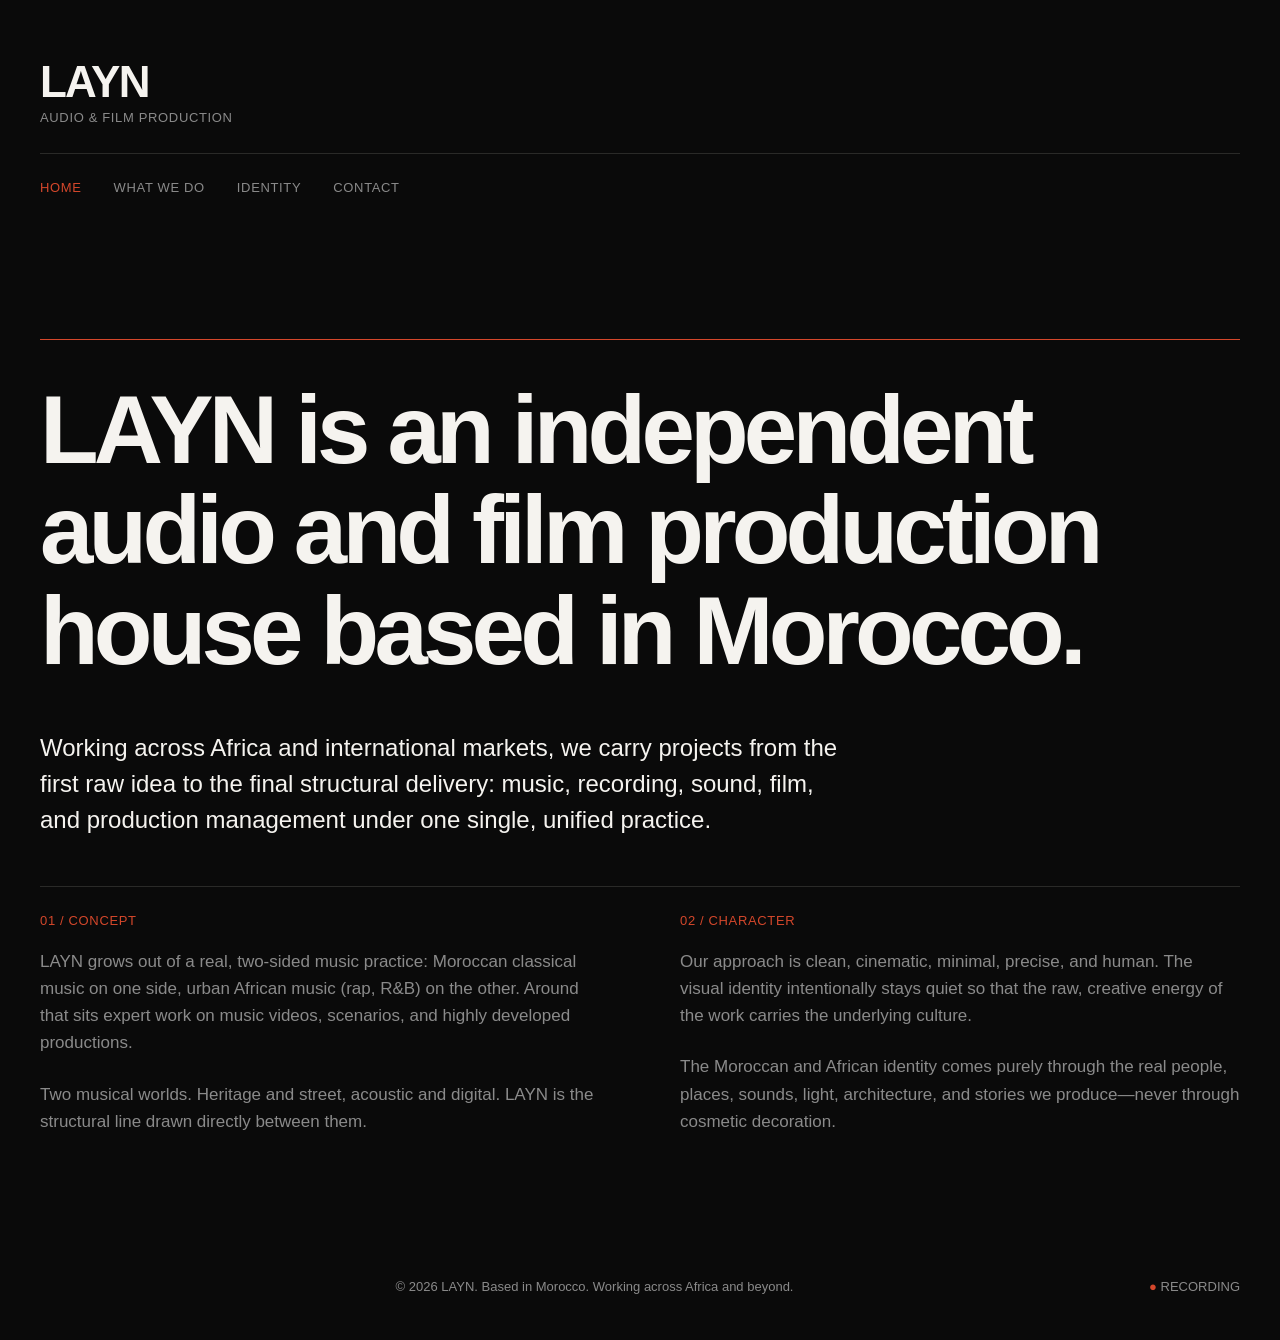
==== index.html @ e0004c04 "Add files via upload" ====
<!DOCTYPE html>
<html lang="en">
    <meta charset="UTF-8">
    <meta name="viewport" content="width=device-width, initial-scale=1.0">
    <title>LAYN — Audio & Film Production</title>
    <style>
        :root {
            --black: #0A0A0A;
            --off-white: #F5F3EF;
            --gray: #8A8A8A;
            --hairline: #2A2A28;
            --accent: #D4472B;
        }
        * {
            box-sizing: border-box;
            margin: 0;
            padding: 0;
        }
        body {
            background-color: var(--black);
            color: var(--off-white);
            font-family: -apple-system, BlinkMacSystemFont, "Segoe UI", Roboto, Helvetica, Arial, sans-serif;
            font-size: 17px;
            line-height: 1.6;
            -webkit-font-smoothing: antialiased;
            padding: 0 40px;
        }
        header {
            padding: 60px 0 40px 0;
        }
        .brand-container {
            display: flex;
            flex-direction: column;
            gap: 4px;
        }
        .wordmark {
            font-size: 44px;
            font-weight: 700;
            letter-spacing: -0.04em;
            text-transform: uppercase;
            line-height: 1;
        }
        .tagline {
            font-size: 13px;
            color: var(--gray);
            text-transform: uppercase;
            letter-spacing: 0.05em;
        }
        .hairline-sep {
            height: 1px;
            background-color: var(--hairline);
            margin: 24px 0;
            width: 100%;
        }
        nav {
            display: flex;
            gap: 32px;
            margin-bottom: 60px;
        }
        nav a {
            color: var(--gray);
            text-decoration: none;
            font-size: 13px;
            text-transform: uppercase;
            letter-spacing: 0.05em;
            transition: color 0.2s ease;
        }
        nav a:hover, nav a.active {
            color: var(--accent);
        }
        main {
            max-width: 1200px;
            margin: 0 auto;
            min-height: calc(100vh - 350px);
        }
        footer {
            padding: 80px 0 40px 0;
            font-size: 13px;
            color: var(--gray);
            display: flex;
            justify-content: space-between;
            align-items: center;
        }
        .footer-line {
            height: 1px;
            background-color: var(--hairline);
            margin-bottom: 24px;
        }
        h1, h2, h3, h4 {
            font-weight: 600;
            letter-spacing: -0.02em;
        }
        .display-text {
            font-size: 96px;
            line-height: 1.05;
            font-weight: 700;
            letter-spacing: -0.05em;
            margin-bottom: 48px;
        }
        .lead-text {
            font-size: 24px;
            line-height: 1.5;
            color: var(--off-white);
            max-width: 800px;
            margin-bottom: 48px;
        }
        .grid-2 {
            display: grid;
            grid-template-columns: 1fr 1fr;
            gap: 80px;
            margin-bottom: 60px;
        }
        .grid-3 {
            display: grid;
            grid-template-columns: 1fr 1fr 1fr;
            gap: 40px;
            margin-bottom: 60px;
        }
        .section-label {
            font-size: 13px;
            text-transform: uppercase;
            letter-spacing: 0.05em;
            color: var(--accent);
            margin-bottom: 16px;
        }
        .pillar-card {
            border: 1px solid var(--hairline);
            padding: 32px;
            background-color: rgba(255,255,255,0.01);
        }
        .pillar-title {
            font-size: 24px;
            margin-bottom: 16px;
            text-transform: uppercase;
            letter-spacing: 0.02em;
        }
        .pillar-services {
            font-size: 15px;
            color: var(--gray);
        }
        table {
            width: 100%;
            border-collapse: collapse;
            margin: 32px 0;
        }
        th, td {
            text-align: left;
            padding: 16px;
            border-bottom: 1px solid var(--hairline);
        }
        th {
            font-size: 13px;
            text-transform: uppercase;
            letter-spacing: 0.05em;
            color: var(--gray);
        }
        td:first-child, th:first-child {
            font-weight: 600;
            width: 25%;
        }
        .avoid-box {
            border-left: 2px solid var(--accent);
            padding-left: 24px;
            margin: 24px 0;
        }
        .avoid-item {
            color: var(--gray);
            margin-bottom: 8px;
        }
        a.accent-link {
            color: var(--accent);
            text-decoration: none;
            border-bottom: 1px solid transparent;
            transition: border 0.2s ease;
        }
        a.accent-link:hover {
            border-bottom: 1px solid var(--accent);
        }
        
        /* Motion Signature Line Animation */
        .motion-line-container {
            width: 100%;
            height: 1px;
            background-color: transparent;
            overflow: hidden;
            margin: 40px 0;
        }
        .motion-line {
            width: 100%;
            height: 1px;
            background-color: var(--accent);
            transform: scaleX(0);
            transform-origin: left;
            animation: drawLine 1.2s cubic-bezier(0.25, 1, 0.5, 1) forwards;
        }
        .fade-in-content {
            opacity: 0;
            animation: fadeIn 1s ease-out 0.8s forwards;
        }
        @keyframes drawLine {
            to { transform: scaleX(1); }
        }
        @keyframes fadeIn {
            to { opacity: 1; }
        }

        @media (max-width: 768px) {
            body { padding: 0 20px; }
            .display-text { font-size: 48px; }
            .grid-2, .grid-3 { grid-template-columns: 1fr; gap: 40px; }
            nav { gap: 16px; }
        }
    </style>
</head>
<body>
    <header>
        <div class="brand-container">
            <div class="wordmark">LAYN</div>
            <div class="tagline">Audio & Film Production</div>
        </div>
        <div class="hairline-sep"></div>
        <nav>
            <a href="index.html" id="nav-home">Home</a>
            <a href="work.html" id="nav-work">What We Do</a>
            <a href="identity.html" id="nav-identity">Identity</a>
            <a href="contact.html" id="nav-contact">Contact</a>
        </nav>
    </header>

    <main>
        <div class="motion-line-container">
            <div class="motion-line"></div>
        </div>
        
        <div class="fade-in-content">
            <h1 class="display-text">LAYN is an independent audio and film production house based in Morocco.</h1>
            
            <p class="lead-text">
                Working across Africa and international markets, we carry projects from the first raw idea to the final structural delivery: music, recording, sound, film, and production management under one single, unified practice.
            </p>
            
            <div class="hairline-sep"></div>
            
            <div class="grid-2">
                <div>
                    <div class="section-label">01 / Concept</div>
                    <p style="color: var(--gray); margin-bottom: 24px;">
                        LAYN grows out of a real, two-sided music practice: Moroccan classical music on one side, urban African music (rap, R&B) on the other. Around that sits expert work on music videos, scenarios, and highly developed productions.
                    </p>
                    <p style="color: var(--gray);">
                        Two musical worlds. Heritage and street, acoustic and digital. LAYN is the structural line drawn directly between them.
                    </p>
                </div>
                <div>
                    <div class="section-label">02 / Character</div>
                    <p style="color: var(--gray); margin-bottom: 24px;">
                        Our approach is clean, cinematic, minimal, precise, and human. The visual identity intentionally stays quiet so that the raw, creative energy of the work carries the underlying culture.
                    </p>
                    <p style="color: var(--gray);">
                        The Moroccan and African identity comes purely through the real people, places, sounds, light, architecture, and stories we produce—never through cosmetic decoration.
                    </p>
                </div>
            </div>
        </div>
    </main>
    <script>document.getElementById('nav-home').classList.add('active');</script>
    <footer>
        <div class="footer-line"></div>
        <div>© 2026 LAYN. Based in Morocco. Working across Africa and beyond.</div>
        <div><span style="color: var(--accent);">●</span> RECORDING</div>
    </footer>
</body>
</html>
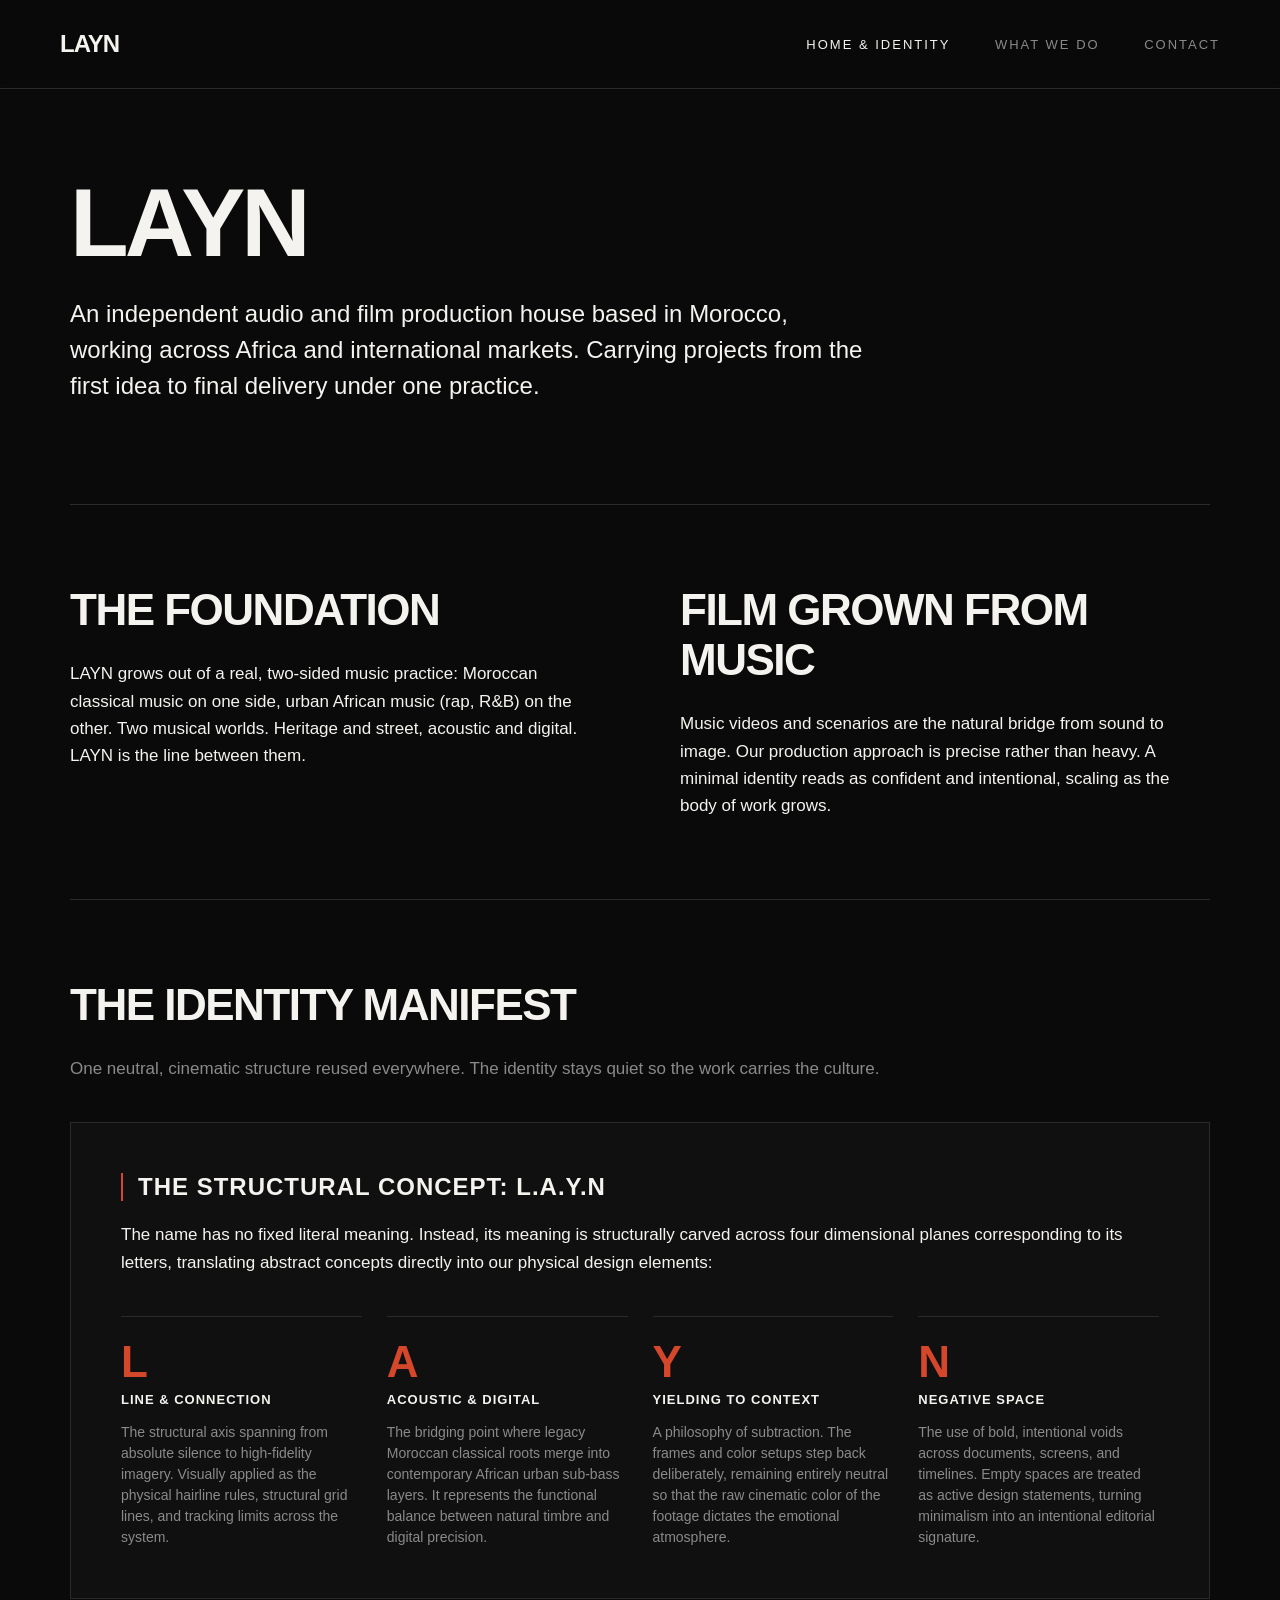
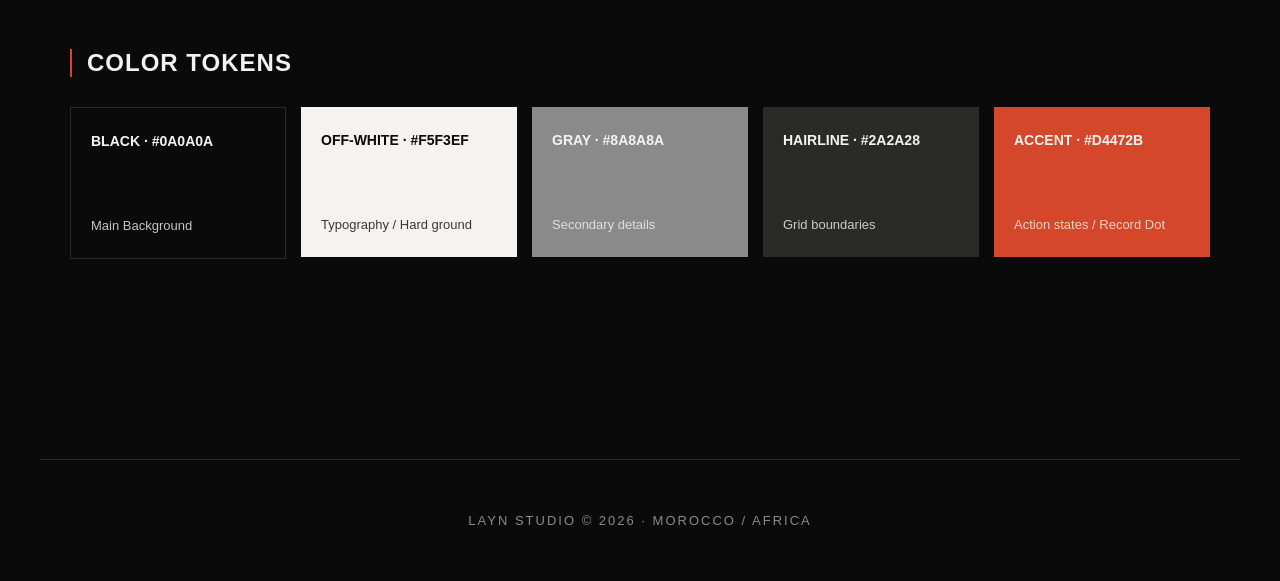
==== commit 73bb3535: "Add files via upload" ====
--- a/index.html
+++ b/index.html
@@ -1,273 +1,107 @@
 <!DOCTYPE html>
 <html lang="en">
+<head>
     <meta charset="UTF-8">
-    <meta name="viewport" content="width=device-width, initial-scale=1.0">
-    <title>LAYN — Audio & Film Production</title>
-    <style>
-        :root {
-            --black: #0A0A0A;
-            --off-white: #F5F3EF;
-            --gray: #8A8A8A;
-            --hairline: #2A2A28;
-            --accent: #D4472B;
-        }
-        * {
-            box-sizing: border-box;
-            margin: 0;
-            padding: 0;
-        }
-        body {
-            background-color: var(--black);
-            color: var(--off-white);
-            font-family: -apple-system, BlinkMacSystemFont, "Segoe UI", Roboto, Helvetica, Arial, sans-serif;
-            font-size: 17px;
-            line-height: 1.6;
-            -webkit-font-smoothing: antialiased;
-            padding: 0 40px;
-        }
-        header {
-            padding: 60px 0 40px 0;
-        }
-        .brand-container {
-            display: flex;
-            flex-direction: column;
-            gap: 4px;
-        }
-        .wordmark {
-            font-size: 44px;
-            font-weight: 700;
-            letter-spacing: -0.04em;
-            text-transform: uppercase;
-            line-height: 1;
-        }
-        .tagline {
-            font-size: 13px;
-            color: var(--gray);
-            text-transform: uppercase;
-            letter-spacing: 0.05em;
-        }
-        .hairline-sep {
-            height: 1px;
-            background-color: var(--hairline);
-            margin: 24px 0;
-            width: 100%;
-        }
-        nav {
-            display: flex;
-            gap: 32px;
-            margin-bottom: 60px;
-        }
-        nav a {
-            color: var(--gray);
-            text-decoration: none;
-            font-size: 13px;
-            text-transform: uppercase;
-            letter-spacing: 0.05em;
-            transition: color 0.2s ease;
-        }
-        nav a:hover, nav a.active {
-            color: var(--accent);
-        }
-        main {
-            max-width: 1200px;
-            margin: 0 auto;
-            min-height: calc(100vh - 350px);
-        }
-        footer {
-            padding: 80px 0 40px 0;
-            font-size: 13px;
-            color: var(--gray);
-            display: flex;
-            justify-content: space-between;
-            align-items: center;
-        }
-        .footer-line {
-            height: 1px;
-            background-color: var(--hairline);
-            margin-bottom: 24px;
-        }
-        h1, h2, h3, h4 {
-            font-weight: 600;
-            letter-spacing: -0.02em;
-        }
-        .display-text {
-            font-size: 96px;
-            line-height: 1.05;
-            font-weight: 700;
-            letter-spacing: -0.05em;
-            margin-bottom: 48px;
-        }
-        .lead-text {
-            font-size: 24px;
-            line-height: 1.5;
-            color: var(--off-white);
-            max-width: 800px;
-            margin-bottom: 48px;
-        }
-        .grid-2 {
-            display: grid;
-            grid-template-columns: 1fr 1fr;
-            gap: 80px;
-            margin-bottom: 60px;
-        }
-        .grid-3 {
-            display: grid;
-            grid-template-columns: 1fr 1fr 1fr;
-            gap: 40px;
-            margin-bottom: 60px;
-        }
-        .section-label {
-            font-size: 13px;
-            text-transform: uppercase;
-            letter-spacing: 0.05em;
-            color: var(--accent);
-            margin-bottom: 16px;
-        }
-        .pillar-card {
-            border: 1px solid var(--hairline);
-            padding: 32px;
-            background-color: rgba(255,255,255,0.01);
-        }
-        .pillar-title {
-            font-size: 24px;
-            margin-bottom: 16px;
-            text-transform: uppercase;
-            letter-spacing: 0.02em;
-        }
-        .pillar-services {
-            font-size: 15px;
-            color: var(--gray);
-        }
-        table {
-            width: 100%;
-            border-collapse: collapse;
-            margin: 32px 0;
-        }
-        th, td {
-            text-align: left;
-            padding: 16px;
-            border-bottom: 1px solid var(--hairline);
-        }
-        th {
-            font-size: 13px;
-            text-transform: uppercase;
-            letter-spacing: 0.05em;
-            color: var(--gray);
-        }
-        td:first-child, th:first-child {
-            font-weight: 600;
-            width: 25%;
-        }
-        .avoid-box {
-            border-left: 2px solid var(--accent);
-            padding-left: 24px;
-            margin: 24px 0;
-        }
-        .avoid-item {
-            color: var(--gray);
-            margin-bottom: 8px;
-        }
-        a.accent-link {
-            color: var(--accent);
-            text-decoration: none;
-            border-bottom: 1px solid transparent;
-            transition: border 0.2s ease;
-        }
-        a.accent-link:hover {
-            border-bottom: 1px solid var(--accent);
-        }
-        
-        /* Motion Signature Line Animation */
-        .motion-line-container {
-            width: 100%;
-            height: 1px;
-            background-color: transparent;
-            overflow: hidden;
-            margin: 40px 0;
-        }
-        .motion-line {
-            width: 100%;
-            height: 1px;
-            background-color: var(--accent);
-            transform: scaleX(0);
-            transform-origin: left;
-            animation: drawLine 1.2s cubic-bezier(0.25, 1, 0.5, 1) forwards;
-        }
-        .fade-in-content {
-            opacity: 0;
-            animation: fadeIn 1s ease-out 0.8s forwards;
-        }
-        @keyframes drawLine {
-            to { transform: scaleX(1); }
-        }
-        @keyframes fadeIn {
-            to { opacity: 1; }
-        }
-
-        @media (max-width: 768px) {
-            body { padding: 0 20px; }
-            .display-text { font-size: 48px; }
-            .grid-2, .grid-3 { grid-template-columns: 1fr; gap: 40px; }
-            nav { gap: 16px; }
-        }
-    </style>
+    <meta name="viewport" content="width=1200, initial-scale=1.0">
+    <title>LAYN · Audio & Film Production</title>
+    <link rel="stylesheet" href="style.css">
 </head>
 <body>
-    <header>
-        <div class="brand-container">
-            <div class="wordmark">LAYN</div>
-            <div class="tagline">Audio & Film Production</div>
-        </div>
-        <div class="hairline-sep"></div>
-        <nav>
-            <a href="index.html" id="nav-home">Home</a>
-            <a href="work.html" id="nav-work">What We Do</a>
-            <a href="identity.html" id="nav-identity">Identity</a>
-            <a href="contact.html" id="nav-contact">Contact</a>
+    <header class="navbar">
+        <a href="index.html" class="nav-logo">LAYN</a>
+        <nav class="nav-links">
+            <a href="index.html" class="active">Home & Identity</a>
+            <a href="work.html">What We Do</a>
+            <a href="contact.html">Contact</a>
         </nav>
     </header>
 
-    <main>
-        <div class="motion-line-container">
-            <div class="motion-line"></div>
-        </div>
-        
-        <div class="fade-in-content">
-            <h1 class="display-text">LAYN is an independent audio and film production house based in Morocco.</h1>
+    <div class="motion-line"></div>
+
+    <main class="content-fade-up">
+        <!-- HERO SECTION -->
+        <section class="hero-section">
+            <h1 class="display-title">LAYN</h1>
+            <p class="lead-text">An independent audio and film production house based in Morocco, working across Africa and international markets. Carrying projects from the first idea to final delivery under one practice.</p>
+        </section>
+
+        <!-- CONCEPT & BACKGROUND SECTION -->
+        <section class="grid-section">
+            <div class="grid-col">
+                <h2 class="section-title">The Foundation</h2>
+                <p class="body-text">LAYN grows out of a real, two-sided music practice: Moroccan classical music on one side, urban African music (rap, R&B) on the other. Two musical worlds. Heritage and street, acoustic and digital. LAYN is the line between them.</p>
+            </div>
+            <div class="grid-col">
+                <h2 class="section-title">Film Grown From Music</h2>
+                <p class="body-text">Music videos and scenarios are the natural bridge from sound to image. Our production approach is precise rather than heavy. A minimal identity reads as confident and intentional, scaling as the body of work grows.</p>
+            </div>
+        </section>
+
+        <!-- IDENTITY SPECIFICATION SECTION -->
+        <section class="identity-section">
+            <h2 class="section-title">The Identity Manifest</h2>
+            <p class="body-text" style="color: var(--gray); margin-bottom: 40px;">One neutral, cinematic structure reused everywhere. The identity stays quiet so the work carries the culture.</p>
             
-            <p class="lead-text">
-                Working across Africa and international markets, we carry projects from the first raw idea to the final structural delivery: music, recording, sound, film, and production management under one single, unified practice.
-            </p>
-            
-            <div class="hairline-sep"></div>
-            
-            <div class="grid-2">
-                <div>
-                    <div class="section-label">01 / Concept</div>
-                    <p style="color: var(--gray); margin-bottom: 24px;">
-                        LAYN grows out of a real, two-sided music practice: Moroccan classical music on one side, urban African music (rap, R&B) on the other. Around that sits expert work on music videos, scenarios, and highly developed productions.
-                    </p>
-                    <p style="color: var(--gray);">
-                        Two musical worlds. Heritage and street, acoustic and digital. LAYN is the structural line drawn directly between them.
-                    </p>
-                </div>
-                <div>
-                    <div class="section-label">02 / Character</div>
-                    <p style="color: var(--gray); margin-bottom: 24px;">
-                        Our approach is clean, cinematic, minimal, precise, and human. The visual identity intentionally stays quiet so that the raw, creative energy of the work carries the underlying culture.
-                    </p>
-                    <p style="color: var(--gray);">
-                        The Moroccan and African identity comes purely through the real people, places, sounds, light, architecture, and stories we produce—never through cosmetic decoration.
-                    </p>
+            <!-- THE L.A.Y.N CONCEPT EXPLANATION -->
+            <div class="layn-concept-block">
+                <h3 class="concept-header">The Structural Concept: L.A.Y.N</h3>
+                <p class="body-text" style="margin-bottom: 30px;">The name has no fixed literal meaning. Instead, its meaning is structurally carved across four dimensional planes corresponding to its letters, translating abstract concepts directly into our physical design elements:</p>
+                
+                <div class="layn-grid">
+                    <div class="layn-card">
+                        <span class="layn-letter">L</span>
+                        <span class="layn-label">Line & Connection</span>
+                        <p class="layn-desc">The structural axis spanning from absolute silence to high-fidelity imagery. Visually applied as the physical hairline rules, structural grid lines, and tracking limits across the system.</p>
+                    </div>
+                    <div class="layn-card">
+                        <span class="layn-letter">A</span>
+                        <span class="layn-label">Acoustic & Digital</span>
+                        <p class="layn-desc">The bridging point where legacy Moroccan classical roots merge into contemporary African urban sub-bass layers. It represents the functional balance between natural timbre and digital precision.</p>
+                    </div>
+                    <div class="layn-card">
+                        <span class="layn-letter">Y</span>
+                        <span class="layn-label">Yielding to Context</span>
+                        <p class="layn-desc">A philosophy of subtraction. The frames and color setups step back deliberately, remaining entirely neutral so that the raw cinematic color of the footage dictates the emotional atmosphere.</p>
+                    </div>
+                    <div class="layn-card">
+                        <span class="layn-letter">N</span>
+                        <span class="layn-label">Negative Space</span>
+                        <p class="layn-desc">The use of bold, intentional voids across documents, screens, and timelines. Empty spaces are treated as active design statements, turning minimalism into an intentional editorial signature.</p>
+                    </div>
                 </div>
             </div>
-        </div>
+
+            <!-- TOKENS MATRIX -->
+            <div class="token-matrix">
+                <h3 class="concept-header" style="margin-top: 50px;">Color Tokens</h3>
+                <div class="swatch-container">
+                    <div class="swatch" style="background-color: #0A0A0A; border: 1px solid #2A2A28;">
+                        <span class="swatch-name">Black · #0A0A0A</span>
+                        <span class="swatch-use">Main Background</span>
+                    </div>
+                    <div class="swatch" style="background-color: #F5F3EF; color: #0A0A0A;">
+                        <span class="swatch-name">Off-White · #F5F3EF</span>
+                        <span class="swatch-use">Typography / Hard ground</span>
+                    </div>
+                    <div class="swatch" style="background-color: #8A8A8A;">
+                        <span class="swatch-name">Gray · #8A8A8A</span>
+                        <span class="swatch-use">Secondary details</span>
+                    </div>
+                    <div class="swatch" style="background-color: #2A2A28;">
+                        <span class="swatch-name">Hairline · #2A2A28</span>
+                        <span class="swatch-use">Grid boundaries</span>
+                    </div>
+                    <div class="swatch" style="background-color: #D4472B;">
+                        <span class="swatch-name">Accent · #D4472B</span>
+                        <span class="swatch-use">Action states / Record Dot</span>
+                    </div>
+                </div>
+            </div>
+        </section>
     </main>
-    <script>document.getElementById('nav-home').classList.add('active');</script>
-    <footer>
-        <div class="footer-line"></div>
-        <div>© 2026 LAYN. Based in Morocco. Working across Africa and beyond.</div>
-        <div><span style="color: var(--accent);">●</span> RECORDING</div>
+
+    <footer class="footer">
+        <p class="label-text">LAYN Studio © 2026 · Morocco / Africa</p>
     </footer>
 </body>
 </html>
--- a/style.css
+++ b/style.css
@@ -0,0 +1,400 @@
+/* ROOT SYSTEM TOKENS SETUP */
+:root {
+    --black: #0A0A0A;
+    --off-white: #F5F3EF;
+    --gray: #8A8A8A;
+    --hairline: #2A2A28;
+    --accent: #D4472B;
+    
+    /* SYSTEM TYPOGRAPHY HIERARCHY ACCORDING TO SPEC */
+    --font-stack: 'Helvetica Neue', Helvetica, Arial, sans-serif;
+    --sz-display: 96px;
+    --sz-heading: 44px;
+    --sz-lead: 24px;
+    --sz-body: 17px;
+    --sz-label: 13px;
+}
+
+/* FORCED PC / MONITOR RESOLUTION CONTAINER CONSTRAINTS */
+html, body {
+    margin: 0;
+    padding: 0;
+    background-color: var(--black);
+    color: var(--off-white);
+    font-family: var(--font-stack);
+    -webkit-font-smoothing: antialiased;
+    overflow-x: auto;
+    /* Enforcing consistent layout scaling baseline for PC monitors */
+    min-width: 1200px; 
+}
+
+/* CORE WIREFRAME HOUSING CONTENT CORES */
+main {
+    max-width: 1140px;
+    margin: 0 auto;
+    padding: 120px 30px;
+}
+
+/* NAVIGATION HEADER STRIP BAR */
+.navbar {
+    position: fixed;
+    top: 0;
+    left: 0;
+    width: 100%;
+    box-sizing: border-box;
+    padding: 30px 60px;
+    display: flex;
+    justify-content: space-between;
+    align-items: center;
+    border-bottom: 1px solid var(--hairline);
+    background-color: rgba(10, 10, 10, 0.85);
+    backdrop-filter: blur(10px);
+    z-index: 1000;
+    min-width: 1200px;
+}
+
+.nav-logo {
+    font-size: var(--sz-lead);
+    font-weight: 700;
+    text-transform: uppercase;
+    letter-spacing: -1px;
+    color: var(--off-white);
+    text-decoration: none;
+}
+
+.nav-links a {
+    font-size: var(--sz-label);
+    text-transform: uppercase;
+    letter-spacing: 2px;
+    color: var(--gray);
+    text-decoration: none;
+    margin-left: 40px;
+    transition: color 0.25s cubic-bezier(0.16, 1, 0.3, 1);
+}
+
+.nav-links a:hover, .nav-links a.active {
+    color: var(--off-white);
+}
+
+/* MOTION SIGNATURE INTRO ANIMATION METRICS */
+.motion-line {
+    position: fixed;
+    top: 85px;
+    left: 0;
+    height: 1px;
+    background-color: var(--accent);
+    width: 0%;
+    z-index: 999;
+    animation: signatureLineDraw 1.2s cubic-bezier(0.76, 0, 0.24, 1) forwards;
+}
+
+.content-fade-up {
+    opacity: 0;
+    transform: translateY(20px);
+    animation: contentEntranceFadeUp 0.8s cubic-bezier(0.16, 1, 0.3, 1) 0.6s forwards;
+}
+
+@keyframes signatureLineDraw {
+    0% { width: 0%; left: 0; }
+    50% { width: 100%; left: 0; }
+    100% { width: 100%; left: 0; background-color: var(--hairline); }
+}
+
+@keyframes contentEntranceFadeUp {
+    0% { opacity: 0; transform: translateY(20px); }
+    100% { opacity: 1; transform: translateY(0); }
+}
+
+/* SECTION STRUCTURE ELEMENTS */
+.hero-section {
+    padding: 60px 0 100px 0;
+    border-bottom: 1px solid var(--hairline);
+}
+
+.display-title {
+    font-size: var(--sz-display);
+    font-weight: 700;
+    text-transform: uppercase;
+    letter-spacing: -4px;
+    margin: 0 0 30px 0;
+    line-height: 0.9;
+}
+
+.lead-text {
+    font-size: var(--sz-lead);
+    line-height: 1.5;
+    color: var(--off-white);
+    max-width: 800px;
+    margin: 0;
+}
+
+/* COLUMN COMPONENT ARRAYS */
+.grid-section {
+    display: grid;
+    grid-template-columns: repeat(2, 1fr);
+    gap: 80px;
+    padding: 80px 0;
+    border-bottom: 1px solid var(--hairline);
+}
+
+.section-title {
+    font-size: var(--sz-heading);
+    font-weight: 700;
+    letter-spacing: -1.5px;
+    margin: 0 0 25px 0;
+    text-transform: uppercase;
+}
+
+.body-text {
+    font-size: var(--sz-body);
+    line-height: 1.6;
+    color: var(--off-white);
+    margin: 0;
+}
+
+.label-text {
+    font-size: var(--sz-label);
+    text-transform: uppercase;
+    letter-spacing: 2px;
+    color: var(--gray);
+    display: block;
+}
+
+/* INTEGRATED L.A.Y.N CONCEALED SPECS ACCORDING TO SPECIFICATION */
+.identity-section {
+    padding: 80px 0;
+}
+
+.layn-concept-block {
+    background-color: rgba(42, 42, 40, 0.2);
+    border: 1px solid var(--hairline);
+    padding: 50px;
+    margin-top: 40px;
+}
+
+.concept-header {
+    font-size: var(--sz-lead);
+    text-transform: uppercase;
+    letter-spacing: 1px;
+    margin: 0 0 20px 0;
+    border-left: 2px solid var(--accent);
+    padding-left: 15px;
+}
+
+.layn-grid {
+    display: grid;
+    grid-template-columns: repeat(4, 1fr);
+    gap: 25px;
+    margin-top: 40px;
+}
+
+.layn-card {
+    border-top: 1px solid var(--hairline);
+    padding-top: 20px;
+}
+
+.layn-letter {
+    font-size: var(--sz-heading);
+    font-weight: 700;
+    color: var(--accent);
+    display: block;
+    margin-bottom: 5px;
+}
+
+.layn-label {
+    font-size: var(--sz-label);
+    text-transform: uppercase;
+    letter-spacing: 1px;
+    color: var(--off-white);
+    display: block;
+    margin-bottom: 15px;
+    font-weight: bold;
+}
+
+.layn-desc {
+    font-size: 14px;
+    line-height: 1.5;
+    color: var(--gray);
+    margin: 0;
+}
+
+/* COLOR MATRIX LAYOUT TOKENS VISUALIZER */
+.swatch-container {
+    display: grid;
+    grid-template-columns: repeat(5, 1fr);
+    gap: 15px;
+    margin-top: 30px;
+}
+
+.swatch {
+    padding: 25px 20px;
+    display: flex;
+    flex-direction: column;
+    justify-content: space-between;
+    height: 100px;
+}
+
+.swatch-name {
+    font-size: 14px;
+    font-weight: bold;
+    text-transform: uppercase;
+}
+
+.swatch-use {
+    font-size: var(--sz-label);
+    opacity: 0.8;
+}
+
+/* FOUR OPERATIONAL PILLARS SYSTEM PACKS */
+.pillars-grid {
+    display: grid;
+    grid-template-columns: repeat(2, 1fr);
+    gap: 40px;
+    padding: 60px 0;
+    border-bottom: 1px solid var(--hairline);
+}
+
+.pillar-card {
+    border: 1px solid var(--hairline);
+    padding: 40px;
+    background-color: rgba(42, 42, 40, 0.1);
+    transition: border-color 0.3s ease;
+}
+
+.pillar-card:hover {
+    border-color: var(--gray);
+}
+
+.pillar-header {
+    display: flex;
+    align-items: baseline;
+    margin-bottom: 20px;
+    border-bottom: 1px solid var(--hairline);
+    padding-bottom: 15px;
+}
+
+.pillar-header .heading-text {
+    font-size: var(--sz-lead);
+    margin: 0;
+    text-transform: uppercase;
+    font-weight: 700;
+    margin-left: 10px;
+}
+
+.partner-section {
+    padding: 80px 0 40px 0;
+}
+
+/* CONTACT INTERACTIVE INTERFACE WORKBENCH */
+.contact-layout {
+    display: grid;
+    grid-template-columns: 450px 1fr;
+    gap: 80px;
+    padding-top: 40px;
+}
+
+.accent-link {
+    color: var(--accent);
+    text-decoration: none;
+    border-bottom: 1px dashed var(--accent);
+    transition: color 0.2s ease, border-color 0.2s ease;
+}
+
+.accent-link:hover {
+    color: var(--off-white);
+    border-bottom-color: var(--off-white);
+}
+
+.contact-form-container {
+    border: 1px solid var(--hairline);
+    background-color: rgba(10, 10, 10, 0.5);
+    padding: 50px;
+}
+
+.form-header-row {
+    display: flex;
+    align-items: center;
+    margin-bottom: 40px;
+    border-bottom: 1px solid var(--hairline);
+    padding-bottom: 20px;
+}
+
+.form-status-dot {
+    width: 8px;
+    height: 8px;
+    background-color: var(--accent);
+    border-radius: 50%;
+    margin-right: 12px;
+    display: inline-block;
+    box-shadow: 0 0 8px var(--accent);
+}
+
+.form-group {
+    margin-bottom: 25px;
+}
+
+.form-group label {
+    margin-bottom: 10px;
+}
+
+.form-group input, .form-group select, .form-group textarea {
+    width: 100%;
+    box-sizing: border-box;
+    background-color: #121212;
+    border: 1px solid var(--hairline);
+    color: var(--off-white);
+    padding: 15px;
+    font-family: var(--font-stack);
+    font-size: var(--sz-body);
+    transition: border-color 0.2s ease, outline 0.2s ease;
+}
+
+.form-group input:focus, .form-group select:focus, .form-group textarea:focus {
+    outline: none;
+    border-color: var(--gray);
+}
+
+.form-group select {
+    appearance: none;
+    -webkit-appearance: none;
+    background-image: url("data:image/svg+xml;utf8,<svg xmlns='http://www.w3.org/2000/svg' width='10' height='10' viewBox='0 0 10 10'><polygon points='0,3 10,3 5,8' fill='%238A8A8A'/></svg>");
+    background-repeat: no-repeat;
+    background-position: right 20px center;
+}
+
+.submit-btn {
+    background-color: transparent;
+    border: 1px solid var(--accent);
+    color: var(--off-white);
+    width: 100%;
+    padding: 18px;
+    font-family: var(--font-stack);
+    font-size: var(--sz-label);
+    letter-spacing: 2px;
+    text-transform: uppercase;
+    cursor: pointer;
+    font-weight: bold;
+    transition: background-color 0.2s ease, color 0.2s ease;
+}
+
+.submit-btn:hover {
+    background-color: var(--accent);
+    color: var(--off-white);
+}
+
+.feedback-panel {
+    margin-top: 30px;
+    padding: 20px;
+    border-left: 2px solid var(--accent);
+    background-color: rgba(212, 71, 43, 0.05);
+    display: none;
+}
+
+/* FOOTER MARGINS LOCKS */
+.footer {
+    border-top: 1px solid var(--hairline);
+    max-width: 1140px;
+    margin: 0 auto;
+    padding: 40px 30px;
+    text-align: center;
+}
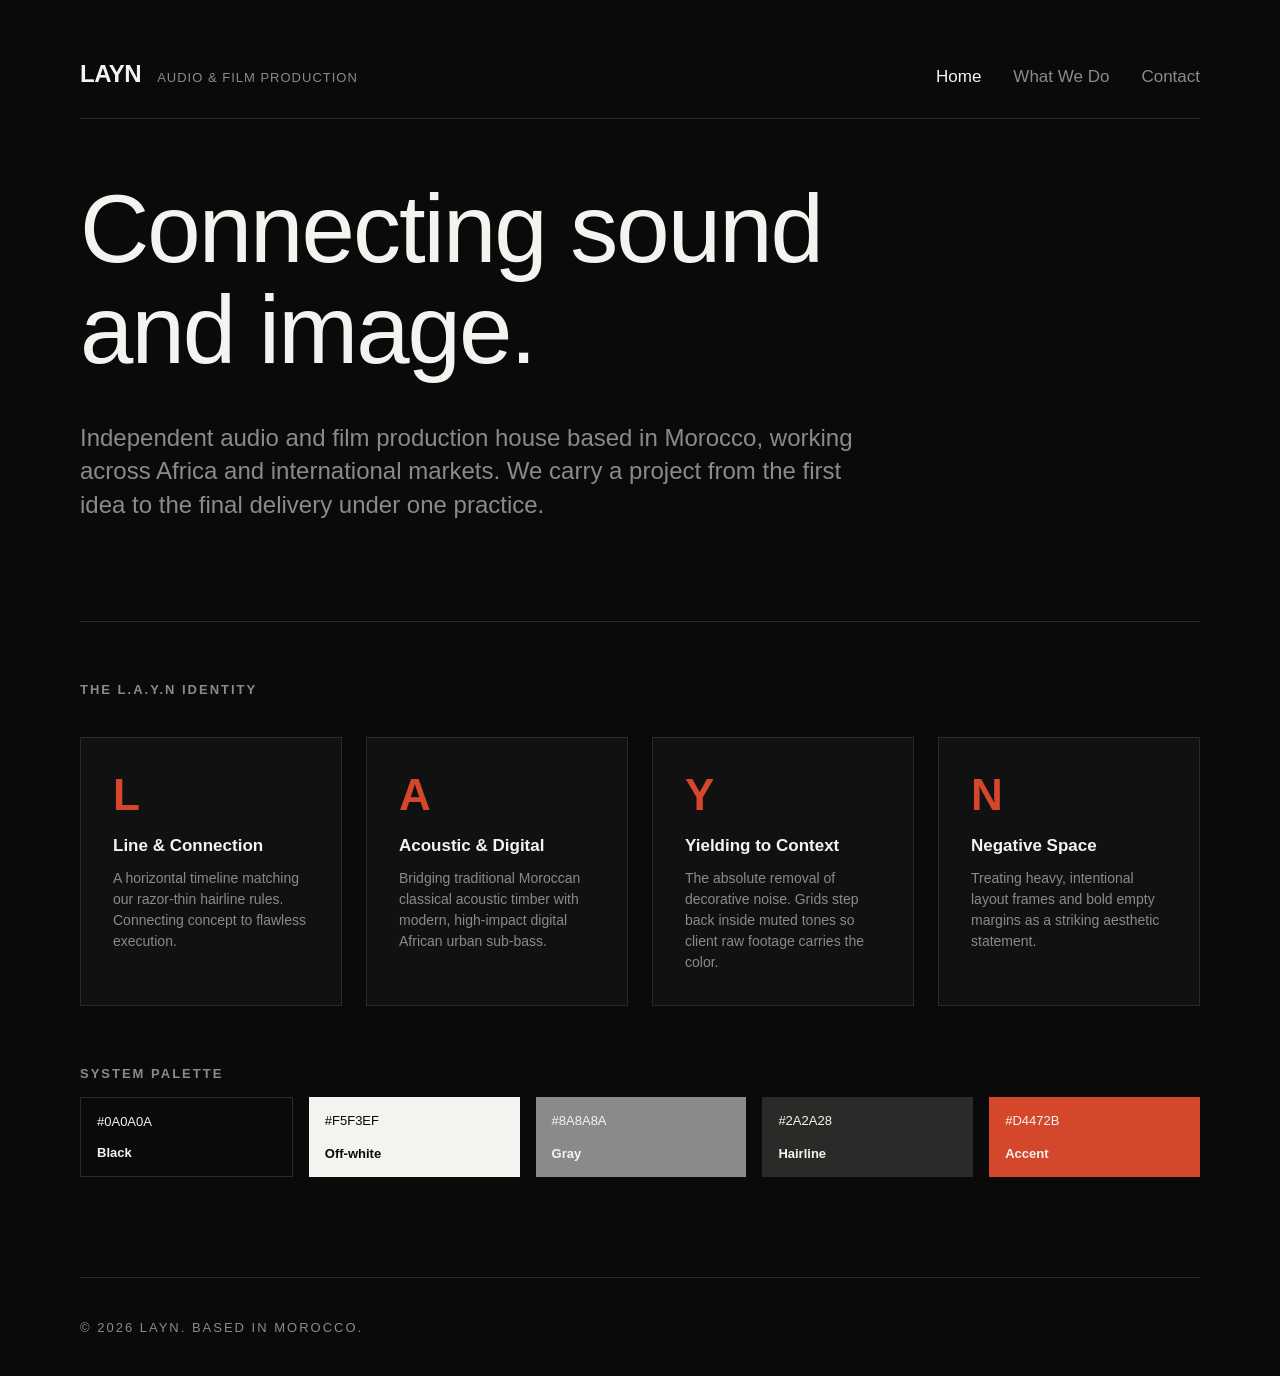
==== commit d288c278: "Add files via upload" ====
--- a/index.html
+++ b/index.html
@@ -2,106 +2,70 @@
 <html lang="en">
 <head>
     <meta charset="UTF-8">
-    <meta name="viewport" content="width=1200, initial-scale=1.0">
-    <title>LAYN · Audio & Film Production</title>
+    <title>LAYN — Audio & Film Production</title>
     <link rel="stylesheet" href="style.css">
 </head>
 <body>
-    <header class="navbar">
-        <a href="index.html" class="nav-logo">LAYN</a>
-        <nav class="nav-links">
-            <a href="index.html" class="active">Home & Identity</a>
-            <a href="work.html">What We Do</a>
-            <a href="contact.html">Contact</a>
-        </nav>
-    </header>
+    <div class="pc-container">
+        <header>
+            <div class="logo-group">
+                <a href="index.html" class="logo">LAYN</a>
+                <span class="tagline">Audio & Film Production</span>
+            </div>
+            <nav>
+                <a href="index.html" class="active">Home</a>
+                <a href="work.html">What We Do</a>
+                <a href="contact.html">Contact</a>
+            </nav>
+        </header>
 
-    <div class="motion-line"></div>
+        <hr class="hairline">
 
-    <main class="content-fade-up">
-        <!-- HERO SECTION -->
-        <section class="hero-section">
-            <h1 class="display-title">LAYN</h1>
-            <p class="lead-text">An independent audio and film production house based in Morocco, working across Africa and international markets. Carrying projects from the first idea to final delivery under one practice.</p>
-        </section>
+        <main class="hero-section">
+            <h1 class="display-text">Connecting sound and image.</h1>
+            <p class="lead-text">Independent audio and film production house based in Morocco, working across Africa and international markets. We carry a project from the first idea to the final delivery under one practice.</p>
+        </main>
 
-        <!-- CONCEPT & BACKGROUND SECTION -->
-        <section class="grid-section">
-            <div class="grid-col">
-                <h2 class="section-title">The Foundation</h2>
-                <p class="body-text">LAYN grows out of a real, two-sided music practice: Moroccan classical music on one side, urban African music (rap, R&B) on the other. Two musical worlds. Heritage and street, acoustic and digital. LAYN is the line between them.</p>
+        <section class="identity-system">
+            <h2 class="section-title">The L.A.Y.N Identity</h2>
+            <div class="layn-grid">
+                <div class="layn-card">
+                    <span class="letter">L</span>
+                    <span class="concept">Line & Connection</span>
+                    <p class="desc">A horizontal timeline matching our razor-thin hairline rules. Connecting concept to flawless execution.</p>
+                </div>
+                <div class="layn-card">
+                    <span class="letter">A</span>
+                    <span class="concept">Acoustic & Digital</span>
+                    <p class="desc">Bridging traditional Moroccan classical acoustic timber with modern, high-impact digital African urban sub-bass.</p>
+                </div>
+                <div class="layn-card">
+                    <span class="letter">Y</span>
+                    <span class="concept">Yielding to Context</span>
+                    <p class="desc">The absolute removal of decorative noise. Grids step back inside muted tones so client raw footage carries the color.</p>
+                </div>
+                <div class="layn-card">
+                    <span class="letter">N</span>
+                    <span class="concept">Negative Space</span>
+                    <p class="desc">Treating heavy, intentional layout frames and bold empty margins as a striking aesthetic statement.</p>
+                </div>
             </div>
-            <div class="grid-col">
-                <h2 class="section-title">Film Grown From Music</h2>
-                <p class="body-text">Music videos and scenarios are the natural bridge from sound to image. Our production approach is precise rather than heavy. A minimal identity reads as confident and intentional, scaling as the body of work grows.</p>
+
+            <div class="color-palette">
+                <h3 class="label-text">System Palette</h3>
+                <div class="swatches">
+                    <div class="swatch" style="background: #0A0A0A; border: 1px solid #2A2A28;"><span class="hex">#0A0A0A</span><span class="swatch-name">Black</span></div>
+                    <div class="swatch" style="background: #F5F3EF; color: #0A0A0A;"><span class="hex">#F5F3EF</span><span class="swatch-name">Off-white</span></div>
+                    <div class="swatch" style="background: #8A8A8A;"><span class="hex">#8A8A8A</span><span class="swatch-name">Gray</span></div>
+                    <div class="swatch" style="background: #2A2A28;"><span class="hex">#2A2A28</span><span class="swatch-name">Hairline</span></div>
+                    <div class="swatch" style="background: #D4472B;"><span class="hex">#D4472B</span><span class="swatch-name">Accent</span></div>
+                </div>
             </div>
         </section>
 
-        <!-- IDENTITY SPECIFICATION SECTION -->
-        <section class="identity-section">
-            <h2 class="section-title">The Identity Manifest</h2>
-            <p class="body-text" style="color: var(--gray); margin-bottom: 40px;">One neutral, cinematic structure reused everywhere. The identity stays quiet so the work carries the culture.</p>
-            
-            <!-- THE L.A.Y.N CONCEPT EXPLANATION -->
-            <div class="layn-concept-block">
-                <h3 class="concept-header">The Structural Concept: L.A.Y.N</h3>
-                <p class="body-text" style="margin-bottom: 30px;">The name has no fixed literal meaning. Instead, its meaning is structurally carved across four dimensional planes corresponding to its letters, translating abstract concepts directly into our physical design elements:</p>
-                
-                <div class="layn-grid">
-                    <div class="layn-card">
-                        <span class="layn-letter">L</span>
-                        <span class="layn-label">Line & Connection</span>
-                        <p class="layn-desc">The structural axis spanning from absolute silence to high-fidelity imagery. Visually applied as the physical hairline rules, structural grid lines, and tracking limits across the system.</p>
-                    </div>
-                    <div class="layn-card">
-                        <span class="layn-letter">A</span>
-                        <span class="layn-label">Acoustic & Digital</span>
-                        <p class="layn-desc">The bridging point where legacy Moroccan classical roots merge into contemporary African urban sub-bass layers. It represents the functional balance between natural timbre and digital precision.</p>
-                    </div>
-                    <div class="layn-card">
-                        <span class="layn-letter">Y</span>
-                        <span class="layn-label">Yielding to Context</span>
-                        <p class="layn-desc">A philosophy of subtraction. The frames and color setups step back deliberately, remaining entirely neutral so that the raw cinematic color of the footage dictates the emotional atmosphere.</p>
-                    </div>
-                    <div class="layn-card">
-                        <span class="layn-letter">N</span>
-                        <span class="layn-label">Negative Space</span>
-                        <p class="layn-desc">The use of bold, intentional voids across documents, screens, and timelines. Empty spaces are treated as active design statements, turning minimalism into an intentional editorial signature.</p>
-                    </div>
-                </div>
-            </div>
-
-            <!-- TOKENS MATRIX -->
-            <div class="token-matrix">
-                <h3 class="concept-header" style="margin-top: 50px;">Color Tokens</h3>
-                <div class="swatch-container">
-                    <div class="swatch" style="background-color: #0A0A0A; border: 1px solid #2A2A28;">
-                        <span class="swatch-name">Black · #0A0A0A</span>
-                        <span class="swatch-use">Main Background</span>
-                    </div>
-                    <div class="swatch" style="background-color: #F5F3EF; color: #0A0A0A;">
-                        <span class="swatch-name">Off-White · #F5F3EF</span>
-                        <span class="swatch-use">Typography / Hard ground</span>
-                    </div>
-                    <div class="swatch" style="background-color: #8A8A8A;">
-                        <span class="swatch-name">Gray · #8A8A8A</span>
-                        <span class="swatch-use">Secondary details</span>
-                    </div>
-                    <div class="swatch" style="background-color: #2A2A28;">
-                        <span class="swatch-name">Hairline · #2A2A28</span>
-                        <span class="swatch-use">Grid boundaries</span>
-                    </div>
-                    <div class="swatch" style="background-color: #D4472B;">
-                        <span class="swatch-name">Accent · #D4472B</span>
-                        <span class="swatch-use">Action states / Record Dot</span>
-                    </div>
-                </div>
-            </div>
-        </section>
-    </main>
-
-    <footer class="footer">
-        <p class="label-text">LAYN Studio © 2026 · Morocco / Africa</p>
-    </footer>
+        <footer>
+            <span class="label-text">© 2026 LAYN. Based in Morocco.</span>
+        </footer>
+    </div>
 </body>
 </html>
--- a/style.css
+++ b/style.css
@@ -1,400 +1,300 @@
-/* ROOT SYSTEM TOKENS SETUP */
-:root {
-    --black: #0A0A0A;
-    --off-white: #F5F3EF;
-    --gray: #8A8A8A;
-    --hairline: #2A2A28;
-    --accent: #D4472B;
-    
-    /* SYSTEM TYPOGRAPHY HIERARCHY ACCORDING TO SPEC */
-    --font-stack: 'Helvetica Neue', Helvetica, Arial, sans-serif;
-    --sz-display: 96px;
-    --sz-heading: 44px;
-    --sz-lead: 24px;
-    --sz-body: 17px;
-    --sz-label: 13px;
-}
-
-/* FORCED PC / MONITOR RESOLUTION CONTAINER CONSTRAINTS */
-html, body {
+/* LAYN Design System Tokens */
+* {
+    box-sizing: border-box;
     margin: 0;
     padding: 0;
-    background-color: var(--black);
-    color: var(--off-white);
-    font-family: var(--font-stack);
+}
+
+body {
+    background-color: #0A0A0A;
+    color: #F5F3EF;
+    font-family: -apple-system, BlinkMacSystemFont, "Segoe UI", Roboto, Helvetica, Arial, sans-serif;
     -webkit-font-smoothing: antialiased;
-    overflow-x: auto;
-    /* Enforcing consistent layout scaling baseline for PC monitors */
-    min-width: 1200px; 
-}
-
-/* CORE WIREFRAME HOUSING CONTENT CORES */
+    overflow-x: hidden;
+}
+
+/* Hard Lock for PC Viewing Only (No Mobile Resizing) */
+.pc-container {
+    width: 1200px;
+    margin: 0 auto;
+    padding: 0 40px;
+    position: relative;
+}
+
+/* Global Elements */
+header {
+    display: flex;
+    justify-content: space-between;
+    align-items: baseline;
+    padding: 60px 0 30px 0;
+}
+
+.logo-group {
+    display: flex;
+    align-items: baseline;
+    gap: 16px;
+}
+
+.logo {
+    font-size: 24px;
+    font-weight: 800;
+    letter-spacing: -0.5px;
+    text-transform: uppercase;
+    text-decoration: none;
+    color: #F5F3EF;
+}
+
+.tagline {
+    font-size: 13px;
+    color: #8A8A8A;
+    text-transform: uppercase;
+    letter-spacing: 1px;
+}
+
+nav {
+    display: flex;
+    gap: 32px;
+}
+
+nav a {
+    font-size: 17px;
+    text-decoration: none;
+    color: #8A8A8A;
+    transition: color 0.2s ease;
+}
+
+nav a:hover, nav a.active {
+    color: #F5F3EF;
+}
+
+.hairline {
+    border: none;
+    height: 1px;
+    background-color: #2A2A28;
+    width: 100%;
+    margin-bottom: 60px;
+    transform-origin: left;
+    animation: drawLine 0.8s cubic-bezier(0.25, 1, 0.5, 1) forwards;
+}
+
+/* Animations */
+@keyframes drawLine {
+    from { transform: scaleX(0); }
+    to { transform: scaleX(1); }
+}
+
+@keyframes fadeUp {
+    from { opacity: 0; transform: translateY(20px); }
+    to { opacity: 1; transform: translateY(0); }
+}
+
+/* Common Page Section Parent */
 main {
-    max-width: 1140px;
-    margin: 0 auto;
-    padding: 120px 30px;
-}
-
-/* NAVIGATION HEADER STRIP BAR */
-.navbar {
-    position: fixed;
-    top: 0;
-    left: 0;
-    width: 100%;
-    box-sizing: border-box;
-    padding: 30px 60px;
-    display: flex;
-    justify-content: space-between;
-    align-items: center;
-    border-bottom: 1px solid var(--hairline);
-    background-color: rgba(10, 10, 10, 0.85);
-    backdrop-filter: blur(10px);
-    z-index: 1000;
-    min-width: 1200px;
-}
-
-.nav-logo {
-    font-size: var(--sz-lead);
-    font-weight: 700;
-    text-transform: uppercase;
+    animation: fadeUp 0.8s cubic-bezier(0.25, 1, 0.5, 1) 0.2s both;
+}
+
+/* Typography Scales */
+.display-text {
+    font-size: 96px;
+    font-weight: 400;
+    line-height: 1.05;
+    letter-spacing: -2px;
+    margin-bottom: 40px;
+    max-width: 900px;
+}
+
+.heading-text {
+    font-size: 44px;
+    font-weight: 400;
     letter-spacing: -1px;
-    color: var(--off-white);
-    text-decoration: none;
-}
-
-.nav-links a {
-    font-size: var(--sz-label);
+    margin-bottom: 48px;
+}
+
+.lead-text {
+    font-size: 24px;
+    line-height: 1.4;
+    color: #8A8A8A;
+    max-width: 800px;
+    margin-bottom: 80px;
+}
+
+.body-text {
+    font-size: 17px;
+    line-height: 1.6;
+    color: #F5F3EF;
+}
+
+.label-text {
+    font-size: 13px;
     text-transform: uppercase;
     letter-spacing: 2px;
-    color: var(--gray);
-    text-decoration: none;
-    margin-left: 40px;
-    transition: color 0.25s cubic-bezier(0.16, 1, 0.3, 1);
-}
-
-.nav-links a:hover, .nav-links a.active {
-    color: var(--off-white);
-}
-
-/* MOTION SIGNATURE INTRO ANIMATION METRICS */
-.motion-line {
-    position: fixed;
-    top: 85px;
-    left: 0;
-    height: 1px;
-    background-color: var(--accent);
-    width: 0%;
-    z-index: 999;
-    animation: signatureLineDraw 1.2s cubic-bezier(0.76, 0, 0.24, 1) forwards;
-}
-
-.content-fade-up {
-    opacity: 0;
-    transform: translateY(20px);
-    animation: contentEntranceFadeUp 0.8s cubic-bezier(0.16, 1, 0.3, 1) 0.6s forwards;
-}
-
-@keyframes signatureLineDraw {
-    0% { width: 0%; left: 0; }
-    50% { width: 100%; left: 0; }
-    100% { width: 100%; left: 0; background-color: var(--hairline); }
-}
-
-@keyframes contentEntranceFadeUp {
-    0% { opacity: 0; transform: translateY(20px); }
-    100% { opacity: 1; transform: translateY(0); }
-}
-
-/* SECTION STRUCTURE ELEMENTS */
-.hero-section {
-    padding: 60px 0 100px 0;
-    border-bottom: 1px solid var(--hairline);
-}
-
-.display-title {
-    font-size: var(--sz-display);
-    font-weight: 700;
-    text-transform: uppercase;
-    letter-spacing: -4px;
-    margin: 0 0 30px 0;
-    line-height: 0.9;
-}
-
-.lead-text {
-    font-size: var(--sz-lead);
-    line-height: 1.5;
-    color: var(--off-white);
-    max-width: 800px;
-    margin: 0;
-}
-
-/* COLUMN COMPONENT ARRAYS */
-.grid-section {
-    display: grid;
-    grid-template-columns: repeat(2, 1fr);
-    gap: 80px;
-    padding: 80px 0;
-    border-bottom: 1px solid var(--hairline);
+    color: #8A8A8A;
+}
+
+/* L.A.Y.N Identity Breakdown Section */
+.identity-system {
+    margin-top: 100px;
+    padding-top: 60px;
+    border-top: 1px solid #2A2A28;
+    animation: fadeUp 0.8s cubic-bezier(0.25, 1, 0.5, 1) 0.4s both;
 }
 
 .section-title {
-    font-size: var(--sz-heading);
-    font-weight: 700;
-    letter-spacing: -1.5px;
-    margin: 0 0 25px 0;
-    text-transform: uppercase;
-}
-
-.body-text {
-    font-size: var(--sz-body);
-    line-height: 1.6;
-    color: var(--off-white);
-    margin: 0;
-}
-
-.label-text {
-    font-size: var(--sz-label);
+    font-size: 13px;
     text-transform: uppercase;
     letter-spacing: 2px;
-    color: var(--gray);
-    display: block;
-}
-
-/* INTEGRATED L.A.Y.N CONCEALED SPECS ACCORDING TO SPECIFICATION */
-.identity-section {
-    padding: 80px 0;
-}
-
-.layn-concept-block {
-    background-color: rgba(42, 42, 40, 0.2);
-    border: 1px solid var(--hairline);
-    padding: 50px;
-    margin-top: 40px;
-}
-
-.concept-header {
-    font-size: var(--sz-lead);
-    text-transform: uppercase;
-    letter-spacing: 1px;
-    margin: 0 0 20px 0;
-    border-left: 2px solid var(--accent);
-    padding-left: 15px;
+    color: #8A8A8A;
+    margin-bottom: 40px;
 }
 
 .layn-grid {
     display: grid;
     grid-template-columns: repeat(4, 1fr);
-    gap: 25px;
-    margin-top: 40px;
+    gap: 24px;
+    margin-bottom: 60px;
 }
 
 .layn-card {
-    border-top: 1px solid var(--hairline);
-    padding-top: 20px;
-}
-
-.layn-letter {
-    font-size: var(--sz-heading);
-    font-weight: 700;
-    color: var(--accent);
-    display: block;
-    margin-bottom: 5px;
-}
-
-.layn-label {
-    font-size: var(--sz-label);
-    text-transform: uppercase;
-    letter-spacing: 1px;
-    color: var(--off-white);
-    display: block;
-    margin-bottom: 15px;
+    background: #111111;
+    border: 1px solid #2A2A28;
+    padding: 32px;
+    display: flex;
+    flex-direction: column;
+}
+
+.layn-card .letter {
+    font-size: 44px;
     font-weight: bold;
-}
-
-.layn-desc {
+    color: #D4472B; /* Active functional token state */
+    margin-bottom: 16px;
+}
+
+.layn-card .concept {
+    font-size: 17px;
+    font-weight: 600;
+    margin-bottom: 12px;
+    color: #F5F3EF;
+}
+
+.layn-card .desc {
     font-size: 14px;
     line-height: 1.5;
-    color: var(--gray);
-    margin: 0;
-}
-
-/* COLOR MATRIX LAYOUT TOKENS VISUALIZER */
-.swatch-container {
-    display: grid;
-    grid-template-columns: repeat(5, 1fr);
-    gap: 15px;
-    margin-top: 30px;
+    color: #8A8A8A;
+}
+
+.color-palette .swatches {
+    display: flex;
+    gap: 16px;
+    margin-top: 16px;
 }
 
 .swatch {
-    padding: 25px 20px;
+    flex: 1;
+    height: 80px;
+    padding: 16px;
     display: flex;
     flex-direction: column;
     justify-content: space-between;
-    height: 100px;
+    font-size: 13px;
 }
 
 .swatch-name {
-    font-size: 14px;
-    font-weight: bold;
-    text-transform: uppercase;
-}
-
-.swatch-use {
-    font-size: var(--sz-label);
-    opacity: 0.8;
-}
-
-/* FOUR OPERATIONAL PILLARS SYSTEM PACKS */
-.pillars-grid {
+    font-weight: 600;
+}
+
+/* Clean Service Items Lists */
+.services-grid {
+    display: grid;
+    grid-template-columns: repeat(4, 1fr);
+    gap: 40px;
+}
+
+.service-title {
+    font-size: 24px;
+    font-weight: 500;
+    margin-bottom: 24px;
+    color: #F5F3EF;
+}
+
+.service-list {
+    list-style: none;
+}
+
+.service-list li {
+    font-size: 17px;
+    color: #8A8A8A;
+    margin-bottom: 14px;
+    position: relative;
+    padding-left: 20px;
+    line-height: 1.4;
+}
+
+.service-list li::before {
+    content: "—";
+    position: absolute;
+    left: 0;
+    color: #2A2A28;
+}
+
+.grid-partner {
     display: grid;
     grid-template-columns: repeat(2, 1fr);
-    gap: 40px;
-    padding: 60px 0;
-    border-bottom: 1px solid var(--hairline);
-}
-
-.pillar-card {
-    border: 1px solid var(--hairline);
-    padding: 40px;
-    background-color: rgba(42, 42, 40, 0.1);
-    transition: border-color 0.3s ease;
-}
-
-.pillar-card:hover {
-    border-color: var(--gray);
-}
-
-.pillar-header {
-    display: flex;
-    align-items: baseline;
-    margin-bottom: 20px;
-    border-bottom: 1px solid var(--hairline);
-    padding-bottom: 15px;
-}
-
-.pillar-header .heading-text {
-    font-size: var(--sz-lead);
-    margin: 0;
-    text-transform: uppercase;
-    font-weight: 700;
-    margin-left: 10px;
-}
-
-.partner-section {
-    padding: 80px 0 40px 0;
-}
-
-/* CONTACT INTERACTIVE INTERFACE WORKBENCH */
-.contact-layout {
+    gap: 10px 40px;
+}
+
+/* Interactive Clean Mail Form */
+.interactive-form {
+    max-width: 700px;
+}
+
+.form-row {
     display: grid;
-    grid-template-columns: 450px 1fr;
-    gap: 80px;
-    padding-top: 40px;
-}
-
-.accent-link {
-    color: var(--accent);
-    text-decoration: none;
-    border-bottom: 1px dashed var(--accent);
-    transition: color 0.2s ease, border-color 0.2s ease;
-}
-
-.accent-link:hover {
-    color: var(--off-white);
-    border-bottom-color: var(--off-white);
-}
-
-.contact-form-container {
-    border: 1px solid var(--hairline);
-    background-color: rgba(10, 10, 10, 0.5);
-    padding: 50px;
-}
-
-.form-header-row {
-    display: flex;
-    align-items: center;
-    margin-bottom: 40px;
-    border-bottom: 1px solid var(--hairline);
-    padding-bottom: 20px;
-}
-
-.form-status-dot {
-    width: 8px;
-    height: 8px;
-    background-color: var(--accent);
-    border-radius: 50%;
-    margin-right: 12px;
-    display: inline-block;
-    box-shadow: 0 0 8px var(--accent);
+    grid-template-columns: 1fr 1fr;
+    gap: 24px;
 }
 
 .form-group {
-    margin-bottom: 25px;
-}
-
-.form-group label {
-    margin-bottom: 10px;
+    margin-bottom: 24px;
+    display: flex;
+    flex-direction: column;
+    gap: 8px;
 }
 
 .form-group input, .form-group select, .form-group textarea {
+    background-color: #111111;
+    border: 1px solid #2A2A28;
+    color: #F5F3EF;
+    padding: 16px;
+    font-size: 17px;
+    border-radius: 0;
+    outline: none;
     width: 100%;
-    box-sizing: border-box;
-    background-color: #121212;
-    border: 1px solid var(--hairline);
-    color: var(--off-white);
-    padding: 15px;
-    font-family: var(--font-stack);
-    font-size: var(--sz-body);
-    transition: border-color 0.2s ease, outline 0.2s ease;
+    font-family: inherit;
 }
 
 .form-group input:focus, .form-group select:focus, .form-group textarea:focus {
-    outline: none;
-    border-color: var(--gray);
-}
-
-.form-group select {
-    appearance: none;
-    -webkit-appearance: none;
-    background-image: url("data:image/svg+xml;utf8,<svg xmlns='http://www.w3.org/2000/svg' width='10' height='10' viewBox='0 0 10 10'><polygon points='0,3 10,3 5,8' fill='%238A8A8A'/></svg>");
-    background-repeat: no-repeat;
-    background-position: right 20px center;
+    border-color: #8A8A8A;
 }
 
 .submit-btn {
-    background-color: transparent;
-    border: 1px solid var(--accent);
-    color: var(--off-white);
-    width: 100%;
-    padding: 18px;
-    font-family: var(--font-stack);
-    font-size: var(--sz-label);
-    letter-spacing: 2px;
-    text-transform: uppercase;
+    background-color: #F5F3EF;
+    color: #0A0A0A;
+    border: none;
+    padding: 16px 32px;
+    font-size: 17px;
+    font-weight: 600;
     cursor: pointer;
-    font-weight: bold;
-    transition: background-color 0.2s ease, color 0.2s ease;
+    transition: background-color 0.2s ease;
 }
 
 .submit-btn:hover {
-    background-color: var(--accent);
-    color: var(--off-white);
-}
-
-.feedback-panel {
-    margin-top: 30px;
-    padding: 20px;
-    border-left: 2px solid var(--accent);
-    background-color: rgba(212, 71, 43, 0.05);
-    display: none;
-}
-
-/* FOOTER MARGINS LOCKS */
-.footer {
-    border-top: 1px solid var(--hairline);
-    max-width: 1140px;
-    margin: 0 auto;
-    padding: 40px 30px;
-    text-align: center;
-}
+    background-color: #D4472B;
+    color: #F5F3EF;
+}
+
+/* Footer layout rules */
+footer {
+    margin-top: 100px;
+    padding: 40px 0;
+    border-top: 1px solid #2A2A28;
+}
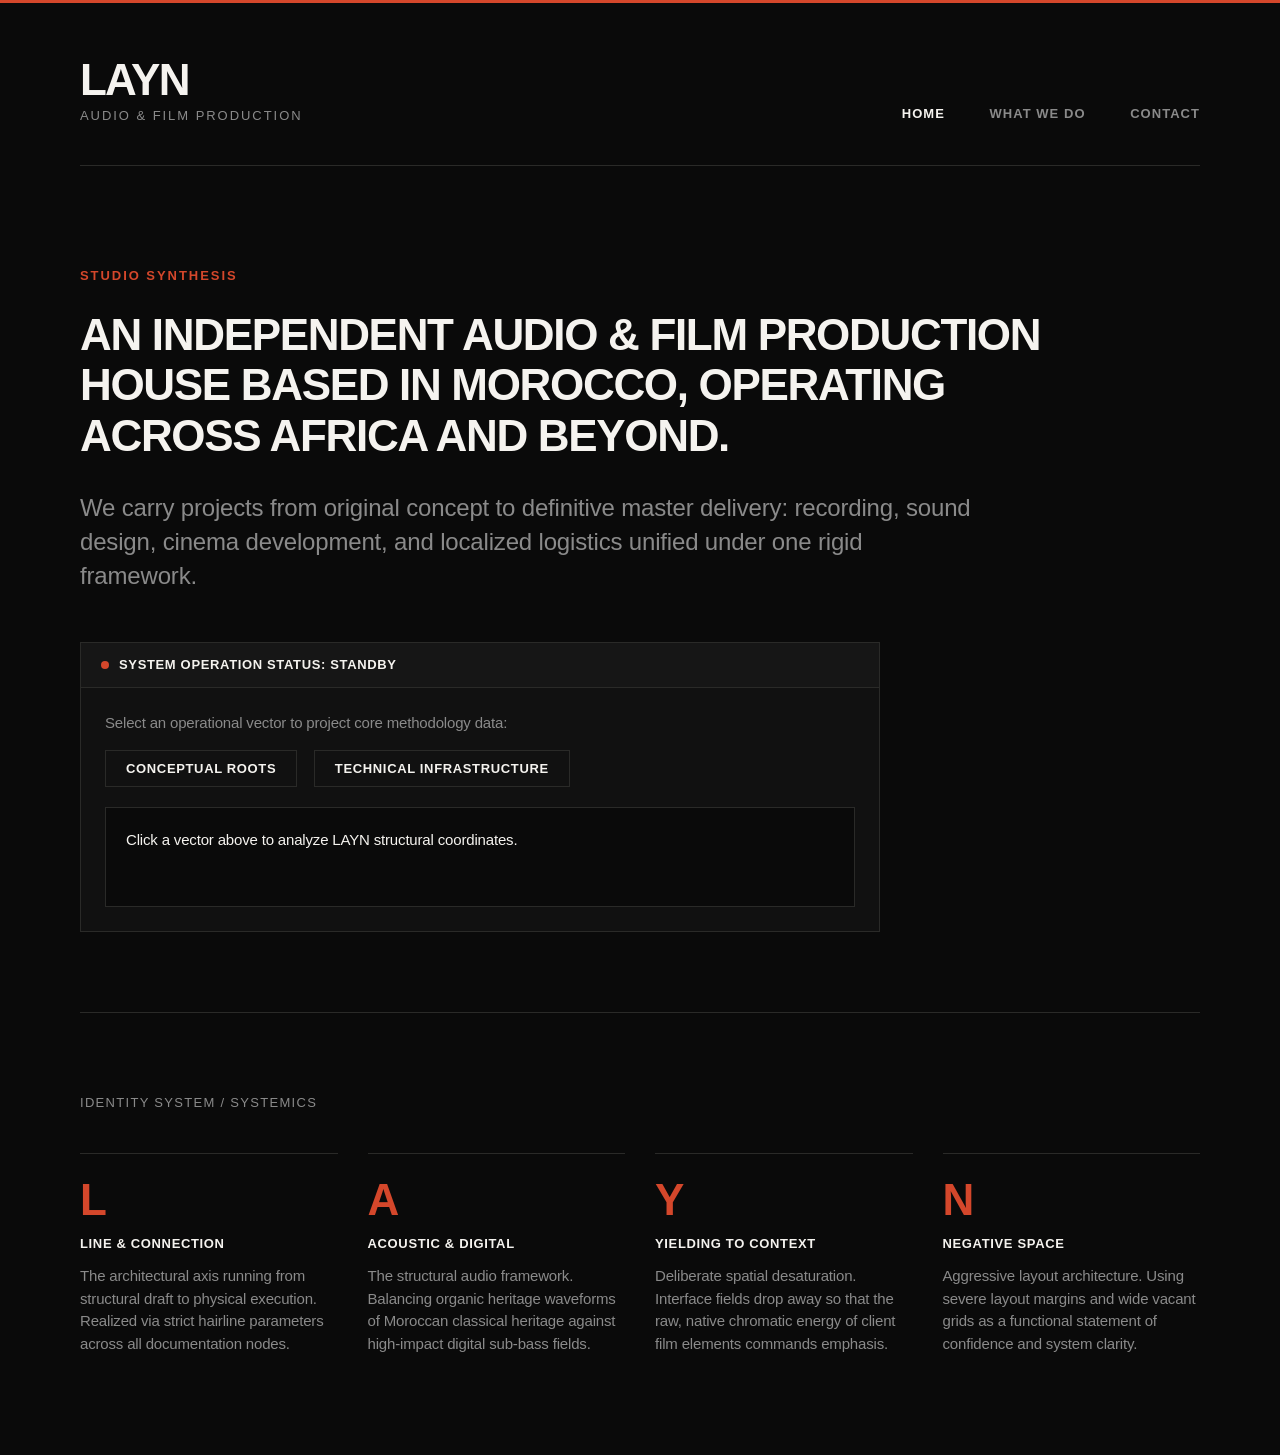
==== commit 8aa6c1e5: "Add files via upload" ====
--- a/index.html
+++ b/index.html
@@ -2,70 +2,85 @@
 <html lang="en">
 <head>
     <meta charset="UTF-8">
-    <title>LAYN — Audio & Film Production</title>
+    <title>LAYN · Studio Synthesis</title>
     <link rel="stylesheet" href="style.css">
 </head>
 <body>
-    <div class="pc-container">
-        <header>
-            <div class="logo-group">
-                <a href="index.html" class="logo">LAYN</a>
-                <span class="tagline">Audio & Film Production</span>
+    <div class="line-signature"></div>
+    <div class="site-wrapper">
+        <header class="nav-container">
+            <div class="brand-lockup">
+                <span class="logo-text">LAYN</span>
+                <span class="logo-sub">AUDIO & FILM PRODUCTION</span>
             </div>
-            <nav>
-                <a href="index.html" class="active">Home</a>
-                <a href="work.html">What We Do</a>
-                <a href="contact.html">Contact</a>
+            <nav class="nav-links">
+                <a href="index.html" class="active">HOME</a>
+                <a href="work.html">WHAT WE DO</a>
+                <a href="contact.html">CONTACT</a>
             </nav>
         </header>
 
-        <hr class="hairline">
+        <main class="content-fade-up">
+            <section class="hero-section">
+                <div class="tagline">STUDIO SYNTHESIS</div>
+                <h1>AN INDEPENDENT AUDIO & FILM PRODUCTION HOUSE BASED IN MOROCCO, OPERATING ACROSS AFRICA AND BEYOND.</h1>
+                <p class="hero-desc">We carry projects from original concept to definitive master delivery: recording, sound design, cinema development, and localized logistics unified under one rigid framework.</p>
+                
+                <div class="interactive-panel">
+                    <div class="panel-header">
+                        <span class="status-dot"></span> SYSTEM OPERATION STATUS: STANDBY
+                    </div>
+                    <div class="panel-body">
+                        <p>Select an operational vector to project core methodology data:</p>
+                        <div class="interactive-btn-group">
+                            <button onclick="switchVector('conceptual')">CONCEPTUAL ROOTS</button>
+                            <button onclick="switchVector('technical')">TECHNICAL INFRASTRUCTURE</button>
+                        </div>
+                        <div id="vector-display" class="vector-display-box">
+                            Click a vector above to analyze LAYN structural coordinates.
+                        </div>
+                    </div>
+                </div>
+            </section>
 
-        <main class="hero-section">
-            <h1 class="display-text">Connecting sound and image.</h1>
-            <p class="lead-text">Independent audio and film production house based in Morocco, working across Africa and international markets. We carry a project from the first idea to the final delivery under one practice.</p>
+            <section class="identity-section">
+                <div class="section-label">IDENTITY SYSTEM / SYSTEMICS</div>
+                
+                <div class="layn-matrix">
+                    <div class="matrix-item">
+                        <div class="matrix-letter">L</div>
+                        <div class="matrix-title">LINE &amp; CONNECTION</div>
+                        <div class="matrix-desc">The architectural axis running from structural draft to physical execution. Realized via strict hairline parameters across all documentation nodes.</div>
+                    </div>
+                    <div class="matrix-item">
+                        <div class="matrix-letter">A</div>
+                        <div class="matrix-title">ACOUSTIC &amp; DIGITAL</div>
+                        <div class="matrix-desc">The structural audio framework. Balancing organic heritage waveforms of Moroccan classical heritage against high-impact digital sub-bass fields.</div>
+                    </div>
+                    <div class="matrix-item">
+                        <div class="matrix-letter">Y</div>
+                        <div class="matrix-title">YIELDING TO CONTEXT</div>
+                        <div class="matrix-desc">Deliberate spatial desaturation. Interface fields drop away so that the raw, native chromatic energy of client film elements commands emphasis.</div>
+                    </div>
+                    <div class="matrix-item">
+                        <div class="matrix-letter">N</div>
+                        <div class="matrix-title">NEGATIVE SPACE</div>
+                        <div class="matrix-desc">Aggressive layout architecture. Using severe layout margins and wide vacant grids as a functional statement of confidence and system clarity.</div>
+                    </div>
+                </div>
+            </section>
         </main>
+    </div>
 
-        <section class="identity-system">
-            <h2 class="section-title">The L.A.Y.N Identity</h2>
-            <div class="layn-grid">
-                <div class="layn-card">
-                    <span class="letter">L</span>
-                    <span class="concept">Line & Connection</span>
-                    <p class="desc">A horizontal timeline matching our razor-thin hairline rules. Connecting concept to flawless execution.</p>
-                </div>
-                <div class="layn-card">
-                    <span class="letter">A</span>
-                    <span class="concept">Acoustic & Digital</span>
-                    <p class="desc">Bridging traditional Moroccan classical acoustic timber with modern, high-impact digital African urban sub-bass.</p>
-                </div>
-                <div class="layn-card">
-                    <span class="letter">Y</span>
-                    <span class="concept">Yielding to Context</span>
-                    <p class="desc">The absolute removal of decorative noise. Grids step back inside muted tones so client raw footage carries the color.</p>
-                </div>
-                <div class="layn-card">
-                    <span class="letter">N</span>
-                    <span class="concept">Negative Space</span>
-                    <p class="desc">Treating heavy, intentional layout frames and bold empty margins as a striking aesthetic statement.</p>
-                </div>
-            </div>
-
-            <div class="color-palette">
-                <h3 class="label-text">System Palette</h3>
-                <div class="swatches">
-                    <div class="swatch" style="background: #0A0A0A; border: 1px solid #2A2A28;"><span class="hex">#0A0A0A</span><span class="swatch-name">Black</span></div>
-                    <div class="swatch" style="background: #F5F3EF; color: #0A0A0A;"><span class="hex">#F5F3EF</span><span class="swatch-name">Off-white</span></div>
-                    <div class="swatch" style="background: #8A8A8A;"><span class="hex">#8A8A8A</span><span class="swatch-name">Gray</span></div>
-                    <div class="swatch" style="background: #2A2A28;"><span class="hex">#2A2A28</span><span class="swatch-name">Hairline</span></div>
-                    <div class="swatch" style="background: #D4472B;"><span class="hex">#D4472B</span><span class="swatch-name">Accent</span></div>
-                </div>
-            </div>
-        </section>
-
-        <footer>
-            <span class="label-text">© 2026 LAYN. Based in Morocco.</span>
-        </footer>
-    </div>
+    <script>
+        function switchVector(type) {
+            const display = document.getElementById('vector-display');
+            if (type === 'conceptual') {
+                display.innerHTML = `<strong>VECTOR // CONCEPTUAL:</strong> Two distinct operational realities. Traditional heritage and urban rhythm, acoustic purity and digital processing. LAYN acts as the direct line between these parallel systems, treating film as the organic visual extension of sound structure.`;
+            } else if (type === 'technical') {
+                display.innerHTML = `<strong>VECTOR // TECHNICAL:</strong> Standardized display system using clean, high-contrast typography scaling parameters. Zero external dependencies. Execution methodologies favor absolute minimal weight, maximizing data transfer efficiency across desktop displays.`;
+            }
+        }
+    </script>
 </body>
 </html>
--- a/style.css
+++ b/style.css
@@ -1,300 +1,382 @@
-/* LAYN Design System Tokens */
+/* ==========================================================================
+   LAYN BRAND DESIGN SYSTEM & SYSTEMICS LAYOUT DEFINITION (FORCED PC LOCK)
+   ========================================================================== */
+
 * {
-    box-sizing: border-box;
     margin: 0;
     padding: 0;
+    box-sizing: border-box;
 }
 
 body {
     background-color: #0A0A0A;
     color: #F5F3EF;
     font-family: -apple-system, BlinkMacSystemFont, "Segoe UI", Roboto, Helvetica, Arial, sans-serif;
+    font-size: 17px;
+    line-height: 1.5;
+    letter-spacing: -0.01em;
+    overflow-x: hidden;
     -webkit-font-smoothing: antialiased;
-    overflow-x: hidden;
-}
-
-/* Hard Lock for PC Viewing Only (No Mobile Resizing) */
-.pc-container {
-    width: 1200px;
+}
+
+/* Strict Desktop PC Container Lockout */
+.site-wrapper {
+    min-width: 1200px;
+    max-width: 1400px;
     margin: 0 auto;
-    padding: 0 40px;
+    padding: 0 80px;
     position: relative;
 }
 
-/* Global Elements */
-header {
+/* ==========================================================================
+   MOTION SIGNATURE: IDENTITY GENESIS ANIMATION
+   ========================================================================== */
+
+.line-signature {
+    position: fixed;
+    top: 0;
+    left: 0;
+    height: 3px;
+    background-color: #D4472B; /* Functional Active state accent */
+    z-index: 9999;
+    animation: drawLine 0.9s cubic-bezier(0.25, 1, 0.5, 1) forwards;
+}
+
+.content-fade-up {
+    opacity: 0;
+    transform: translateY(20px);
+    animation: contentFadeUp 0.8s cubic-bezier(0.25, 1, 0.5, 1) 0.4s forwards;
+}
+
+@keyframes drawLine {
+    0% { width: 0%; left: 0; }
+    100% { width: 100%; left: 0; }
+}
+
+@keyframes contentFadeUp {
+    0% { opacity: 0; transform: translateY(20px); }
+    100% { opacity: 1; transform: translateY(0); }
+}
+
+/* ==========================================================================
+   NAVIGATION SYSTEM ARCHITECTURE
+   ========================================================================== */
+
+.nav-container {
     display: flex;
     justify-content: space-between;
-    align-items: baseline;
-    padding: 60px 0 30px 0;
-}
-
-.logo-group {
-    display: flex;
-    align-items: baseline;
-    gap: 16px;
-}
-
-.logo {
-    font-size: 24px;
+    align-items: flex-end;
+    padding: 60px 0 40px 0;
+    border-bottom: 1px solid #2A2A28; /* Hairline token */
+}
+
+.brand-lockup {
+    display: flex;
+    flex-direction: column;
+}
+
+.logo-text {
+    font-size: 44px;
     font-weight: 800;
-    letter-spacing: -0.5px;
-    text-transform: uppercase;
+    letter-spacing: -0.04em;
+    line-height: 0.9;
+}
+
+.logo-sub {
+    font-size: 13px;
+    letter-spacing: 0.15em;
+    color: #8A8A8A; /* Gray token */
+    margin-top: 6px;
+}
+
+.nav-links a {
+    color: #8A8A8A;
     text-decoration: none;
-    color: #F5F3EF;
-}
+    font-size: 13px;
+    font-weight: 600;
+    letter-spacing: 0.08em;
+    margin-left: 40px;
+    transition: color 0.2s ease;
+}
+
+.nav-links a:hover,
+.nav-links a.active {
+    color: #F5F3EF;
+}
+
+/* ==========================================================================
+   HERO / GENERAL PAGE HEADERS (ORGANIZATIONAL RESEARCH AESTHETIC)
+   ========================================================================== */
 
 .tagline {
     font-size: 13px;
-    color: #8A8A8A;
-    text-transform: uppercase;
-    letter-spacing: 1px;
-}
-
-nav {
-    display: flex;
-    gap: 32px;
-}
-
-nav a {
-    font-size: 17px;
-    text-decoration: none;
-    color: #8A8A8A;
-    transition: color 0.2s ease;
-}
-
-nav a:hover, nav a.active {
-    color: #F5F3EF;
-}
-
-.hairline {
-    border: none;
-    height: 1px;
-    background-color: #2A2A28;
-    width: 100%;
-    margin-bottom: 60px;
-    transform-origin: left;
-    animation: drawLine 0.8s cubic-bezier(0.25, 1, 0.5, 1) forwards;
-}
-
-/* Animations */
-@keyframes drawLine {
-    from { transform: scaleX(0); }
-    to { transform: scaleX(1); }
-}
-
-@keyframes fadeUp {
-    from { opacity: 0; transform: translateY(20px); }
-    to { opacity: 1; transform: translateY(0); }
-}
-
-/* Common Page Section Parent */
-main {
-    animation: fadeUp 0.8s cubic-bezier(0.25, 1, 0.5, 1) 0.2s both;
-}
-
-/* Typography Scales */
-.display-text {
-    font-size: 96px;
-    font-weight: 400;
-    line-height: 1.05;
-    letter-spacing: -2px;
-    margin-bottom: 40px;
-    max-width: 900px;
-}
-
-.heading-text {
+    letter-spacing: 0.15em;
+    color: #D4472B; /* Accent token for functional/status indicators */
+    margin-bottom: 24px;
+    font-weight: bold;
+}
+
+.hero-section {
+    padding: 100px 0 80px 0;
+    border-bottom: 1px solid #2A2A28;
+}
+
+h1 {
     font-size: 44px;
-    font-weight: 400;
-    letter-spacing: -1px;
-    margin-bottom: 48px;
-}
-
-.lead-text {
+    font-weight: 700;
+    line-height: 1.15;
+    letter-spacing: -0.03em;
+    max-width: 1000px;
+    margin-bottom: 30px;
+}
+
+.hero-desc {
     font-size: 24px;
     line-height: 1.4;
     color: #8A8A8A;
+    max-width: 900px;
+    margin-bottom: 50px;
+}
+
+/* ==========================================================================
+   INTERACTIVE LANDING PANEL (RESEARCH LAB / NOVA SYSTEM VISUALS)
+   ========================================================================== */
+
+.interactive-panel {
+    background-color: #111111;
+    border: 1px solid #2A2A28;
     max-width: 800px;
-    margin-bottom: 80px;
-}
-
-.body-text {
-    font-size: 17px;
+    margin-top: 40px;
+}
+
+.panel-header {
+    background-color: #161616;
+    padding: 12px 20px;
+    font-size: 13px;
+    font-weight: bold;
+    letter-spacing: 0.05em;
+    border-bottom: 1px solid #2A2A28;
+    display: flex;
+    align-items: center;
+}
+
+.status-dot {
+    display: inline-block;
+    width: 8px;
+    height: 8px;
+    background-color: #D4472B;
+    border-radius: 50%;
+    margin-right: 10px;
+}
+
+.panel-body {
+    padding: 24px;
+}
+
+.panel-body p {
+    font-size: 15px;
+    color: #8A8A8A;
+    margin-bottom: 16px;
+}
+
+.interactive-btn-group button {
+    background: transparent;
+    border: 1px solid #2A2A28;
+    color: #F5F3EF;
+    padding: 10px 20px;
+    font-size: 13px;
+    font-weight: 600;
+    letter-spacing: 0.05em;
+    cursor: pointer;
+    margin-right: 12px;
+    transition: all 0.2s ease;
+}
+
+.interactive-btn-group button:hover {
+    border-color: #F5F3EF;
+    background-color: #F5F3EF;
+    color: #0A0A0A;
+}
+
+.vector-display-box {
+    margin-top: 20px;
+    background-color: #0A0A0A;
+    border: 1px solid #2A2A28;
+    padding: 20px;
+    font-size: 15px;
+    color: #F5F3EF;
+    min-height: 100px;
     line-height: 1.6;
-    color: #F5F3EF;
-}
-
-.label-text {
-    font-size: 13px;
-    text-transform: uppercase;
-    letter-spacing: 2px;
-    color: #8A8A8A;
-}
-
-/* L.A.Y.N Identity Breakdown Section */
-.identity-system {
-    margin-top: 100px;
-    padding-top: 60px;
-    border-top: 1px solid #2A2A28;
-    animation: fadeUp 0.8s cubic-bezier(0.25, 1, 0.5, 1) 0.4s both;
-}
-
-.section-title {
-    font-size: 13px;
-    text-transform: uppercase;
-    letter-spacing: 2px;
+}
+
+/* ==========================================================================
+   L.A.Y.N IDENTITY MATRIX SECTION
+   ========================================================================== */
+
+.identity-section {
+    padding: 80px 0;
+}
+
+.section-label {
+    font-size: 13px;
+    letter-spacing: 0.1em;
     color: #8A8A8A;
     margin-bottom: 40px;
 }
 
-.layn-grid {
+.layn-matrix {
     display: grid;
     grid-template-columns: repeat(4, 1fr);
-    gap: 24px;
-    margin-bottom: 60px;
-}
-
-.layn-card {
-    background: #111111;
-    border: 1px solid #2A2A28;
-    padding: 32px;
-    display: flex;
-    flex-direction: column;
-}
-
-.layn-card .letter {
+    gap: 30px;
+}
+
+.matrix-item {
+    border-top: 1px solid #2A2A28;
+    padding-top: 24px;
+}
+
+.matrix-letter {
     font-size: 44px;
-    font-weight: bold;
-    color: #D4472B; /* Active functional token state */
-    margin-bottom: 16px;
-}
-
-.layn-card .concept {
-    font-size: 17px;
-    font-weight: 600;
+    font-weight: 800;
+    color: #D4472B;
+    line-height: 1;
     margin-bottom: 12px;
-    color: #F5F3EF;
-}
-
-.layn-card .desc {
-    font-size: 14px;
+}
+
+.matrix-title {
+    font-size: 13px;
+    font-weight: 700;
+    letter-spacing: 0.05em;
+    margin-bottom: 12px;
+}
+
+.matrix-desc {
+    font-size: 15px;
+    color: #8A8A8A;
     line-height: 1.5;
-    color: #8A8A8A;
-}
-
-.color-palette .swatches {
-    display: flex;
-    gap: 16px;
-    margin-top: 16px;
-}
-
-.swatch {
-    flex: 1;
-    height: 80px;
-    padding: 16px;
-    display: flex;
-    flex-direction: column;
-    justify-content: space-between;
-    font-size: 13px;
-}
-
-.swatch-name {
-    font-weight: 600;
-}
-
-/* Clean Service Items Lists */
+}
+
+/* ==========================================================================
+   SERVICES GRID SYSTEMS (WHAT WE DO ARRAYS)
+   ========================================================================== */
+
+.services-header {
+    padding: 80px 0 50px 0;
+    border-bottom: 1px solid #2A2A28;
+}
+
 .services-grid {
     display: grid;
-    grid-template-columns: repeat(4, 1fr);
-    gap: 40px;
-}
-
-.service-title {
+    grid-template-columns: repeat(2, 1fr);
+    gap: 60px 40px;
+    padding: 60px 0 100px 0;
+}
+
+.service-pillar {
+    border-left: 1px solid #2A2A28;
+    padding-left: 30px;
+}
+
+.service-pillar h2 {
     font-size: 24px;
-    font-weight: 500;
+    font-weight: 700;
+    letter-spacing: -0.02em;
     margin-bottom: 24px;
-    color: #F5F3EF;
-}
-
-.service-list {
-    list-style: none;
-}
-
-.service-list li {
+}
+
+.item-list {
+    list-style-type: none;
+}
+
+.item-list li {
     font-size: 17px;
     color: #8A8A8A;
-    margin-bottom: 14px;
+    margin-bottom: 12px;
     position: relative;
     padding-left: 20px;
-    line-height: 1.4;
-}
-
-.service-list li::before {
-    content: "—";
+}
+
+.item-list li::before {
+    content: "·";
     position: absolute;
     left: 0;
-    color: #2A2A28;
-}
-
-.grid-partner {
-    display: grid;
-    grid-template-columns: repeat(2, 1fr);
-    gap: 10px 40px;
-}
-
-/* Interactive Clean Mail Form */
-.interactive-form {
+    color: #D4472B;
+    font-weight: bold;
+}
+
+/* ==========================================================================
+   INTERACTIVE TRANSMISSION FORM TERMINAL
+   ========================================================================== */
+
+.contact-section {
+    padding: 80px 0 100px 0;
     max-width: 700px;
 }
 
-.form-row {
-    display: grid;
-    grid-template-columns: 1fr 1fr;
-    gap: 24px;
+.contact-desc {
+    color: #8A8A8A;
+    margin-bottom: 40px;
+}
+
+.inquiry-form {
+    display: flex;
+    flex-direction: column;
+    gap: 30px;
 }
 
 .form-group {
-    margin-bottom: 24px;
     display: flex;
     flex-direction: column;
     gap: 8px;
 }
 
-.form-group input, .form-group select, .form-group textarea {
+.form-group label {
+    font-size: 13px;
+    font-weight: bold;
+    letter-spacing: 0.05em;
+    color: #F5F3EF;
+}
+
+.form-group input,
+.form-group select,
+.form-group textarea {
     background-color: #111111;
     border: 1px solid #2A2A28;
     color: #F5F3EF;
     padding: 16px;
-    font-size: 17px;
+    font-family: inherit;
+    font-size: 15px;
     border-radius: 0;
     outline: none;
-    width: 100%;
-    font-family: inherit;
-}
-
-.form-group input:focus, .form-group select:focus, .form-group textarea:focus {
-    border-color: #8A8A8A;
+    transition: border-color 0.2s ease;
+}
+
+.form-group input:focus,
+.form-group select:focus,
+.form-group textarea:focus {
+    border-color: #D4472B;
+}
+
+.form-group select {
+    appearance: none;
+    background-image: url("data:image/svg+xml;utf8,<svg fill='%238A8A8A' height='24' viewBox='0 0 24 24' width='24' xmlns='http://www.w3.org/2000/svg'><path d='M7 10l5 5 5-5z'/><path d='M0 0h24v24H0z' fill='none'/></svg>");
+    background-repeat: no-repeat;
+    background-position: right 16px center;
 }
 
 .submit-btn {
-    background-color: #F5F3EF;
-    color: #0A0A0A;
+    background-color: #D4472B;
+    color: #F5F3EF;
     border: none;
-    padding: 16px 32px;
-    font-size: 17px;
-    font-weight: 600;
+    padding: 18px;
+    font-size: 13px;
+    font-weight: bold;
+    letter-spacing: 0.1em;
     cursor: pointer;
     transition: background-color 0.2s ease;
+    margin-top: 10px;
 }
 
 .submit-btn:hover {
-    background-color: #D4472B;
-    color: #F5F3EF;
-}
-
-/* Footer layout rules */
-footer {
-    margin-top: 100px;
-    padding: 40px 0;
-    border-top: 1px solid #2A2A28;
-}
+    background-color: #b8361b;
+}
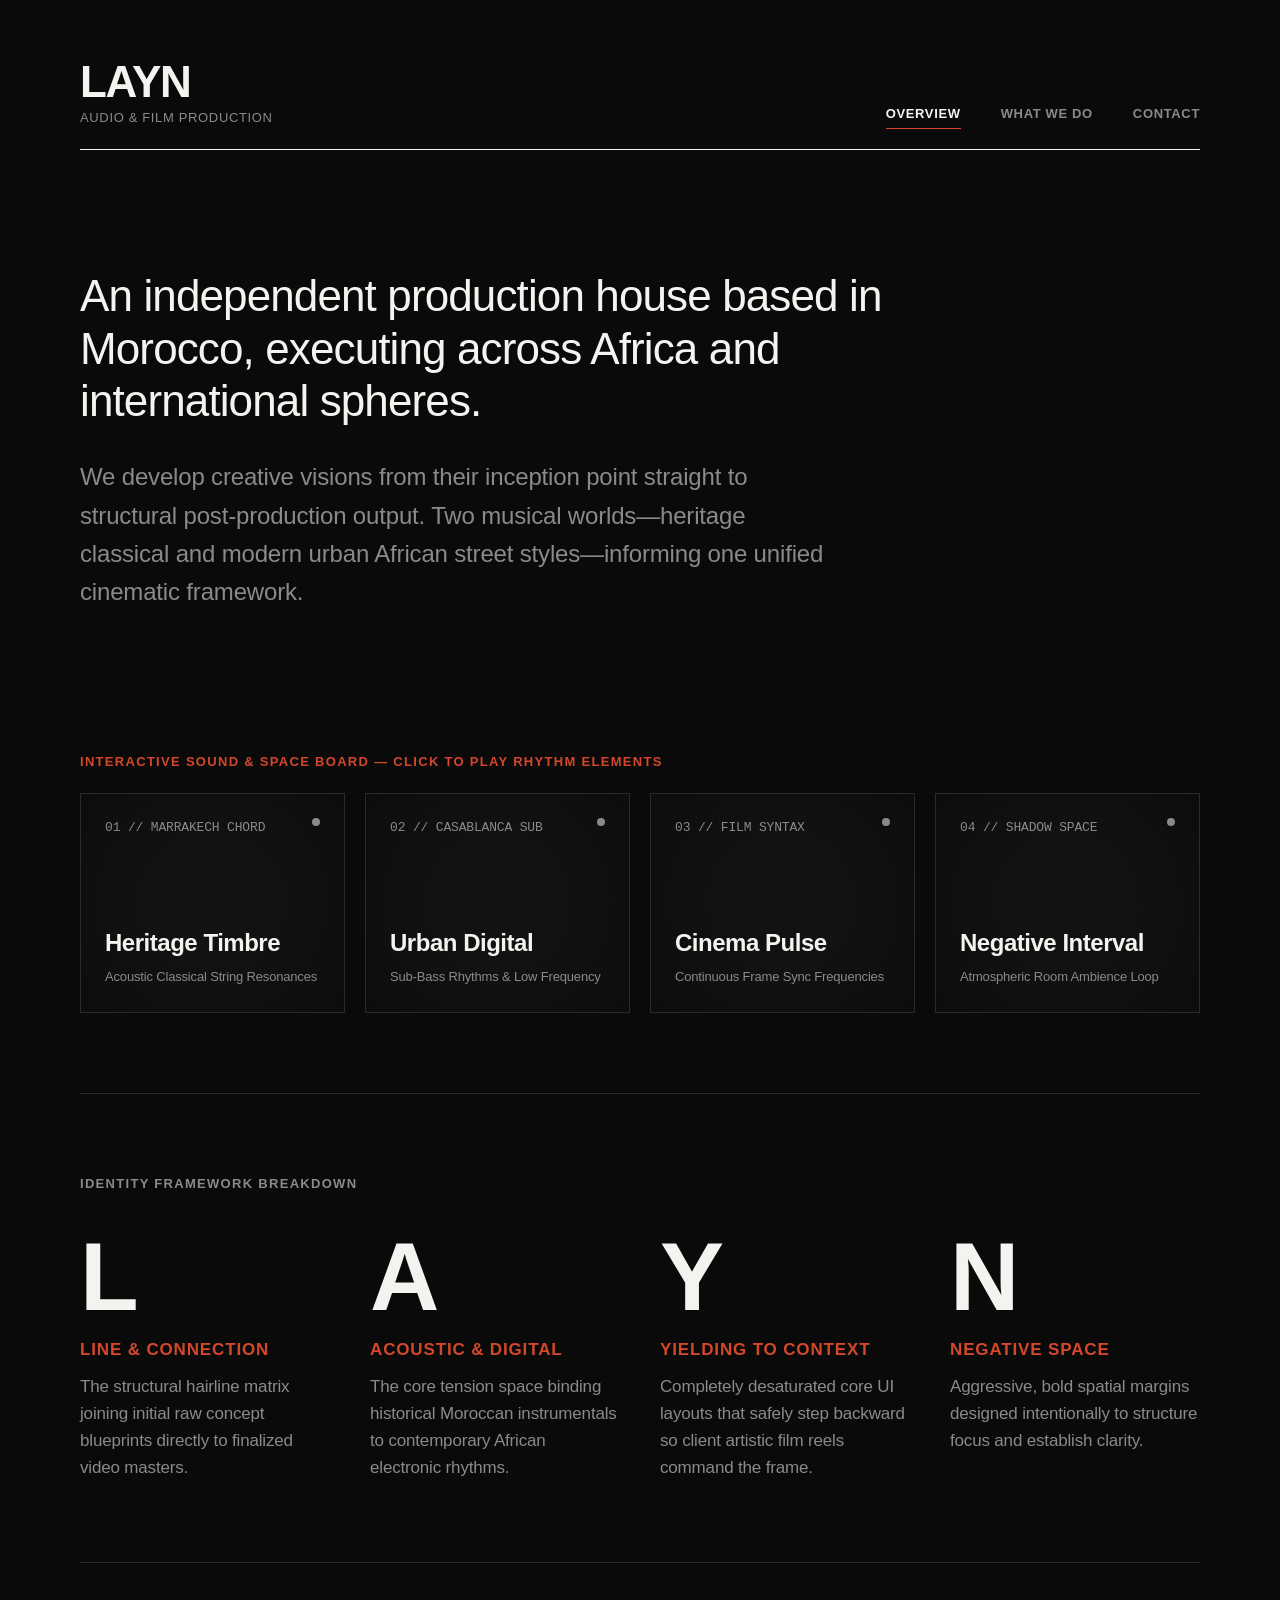
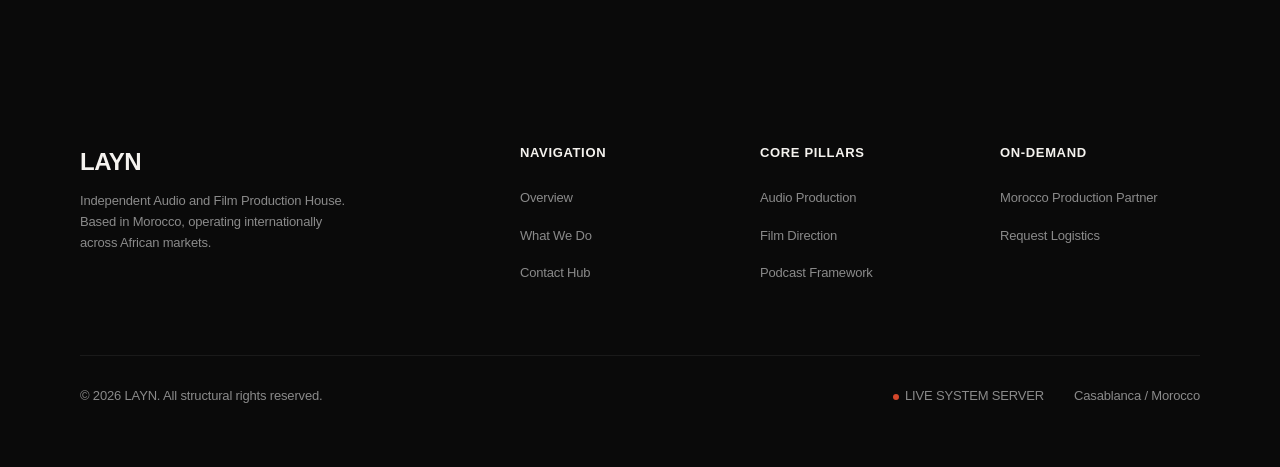
==== commit 43615312: "Add files via upload" ====
--- a/index.html
+++ b/index.html
@@ -2,83 +2,184 @@
 <html lang="en">
 <head>
     <meta charset="UTF-8">
-    <title>LAYN · Studio Synthesis</title>
+    <title>LAYN · Audio & Film Production Studio</title>
     <link rel="stylesheet" href="style.css">
 </head>
 <body>
-    <div class="line-signature"></div>
-    <div class="site-wrapper">
-        <header class="nav-container">
-            <div class="brand-lockup">
-                <span class="logo-text">LAYN</span>
-                <span class="logo-sub">AUDIO & FILM PRODUCTION</span>
+    <div class="pc-wrapper">
+        <!-- Structural Header -->
+        <header>
+            <div class="nav-container">
+                <a href="index.html" class="brand-block">
+                    <h1 class="brand-title">LAYN</h1>
+                    <div class="brand-subtitle">Audio & Film Production</div>
+                </a>
+                <nav>
+                    <ul>
+                        <li><a href="index.html" class="active">Overview</a></li>
+                        <li><a href="work.html">What We Do</a></li>
+                        <li><a href="contact.html">Contact</a></li>
+                    </ul>
+                </nav>
             </div>
-            <nav class="nav-links">
-                <a href="index.html" class="active">HOME</a>
-                <a href="work.html">WHAT WE DO</a>
-                <a href="contact.html">CONTACT</a>
-            </nav>
+            <div class="line-draw-in"></div>
         </header>
 
+        <!-- Main Content -->
         <main class="content-fade-up">
+            <!-- Hero Section -->
             <section class="hero-section">
-                <div class="tagline">STUDIO SYNTHESIS</div>
-                <h1>AN INDEPENDENT AUDIO & FILM PRODUCTION HOUSE BASED IN MOROCCO, OPERATING ACROSS AFRICA AND BEYOND.</h1>
-                <p class="hero-desc">We carry projects from original concept to definitive master delivery: recording, sound design, cinema development, and localized logistics unified under one rigid framework.</p>
-                
-                <div class="interactive-panel">
-                    <div class="panel-header">
-                        <span class="status-dot"></span> SYSTEM OPERATION STATUS: STANDBY
-                    </div>
-                    <div class="panel-body">
-                        <p>Select an operational vector to project core methodology data:</p>
-                        <div class="interactive-btn-group">
-                            <button onclick="switchVector('conceptual')">CONCEPTUAL ROOTS</button>
-                            <button onclick="switchVector('technical')">TECHNICAL INFRASTRUCTURE</button>
-                        </div>
-                        <div id="vector-display" class="vector-display-box">
-                            Click a vector above to analyze LAYN structural coordinates.
-                        </div>
-                    </div>
+                <h2 class="hero-lead">An independent production house based in Morocco, executing across Africa and international spheres.</h2>
+                <p class="hero-meta">We develop creative visions from their inception point straight to structural post-production output. Two musical worlds—heritage classical and modern urban African street styles—informing one unified cinematic framework.</p>
+            </section>
+
+            <!-- Interactive Musical Image Board Interaction -->
+            <div class="deck-title-container">
+                <h3>Interactive Sound & Space Board — Click to Play Rhythm Elements</h3>
+            </div>
+            <section class="interactive-deck">
+                <div class="deck-tile" data-frequency="220" data-type="sine" onclick="triggerAudioNode(this)">
+                    <div class="tile-wave"></div>
+                    <span class="tile-number">01 // MARRAKECH CHORD</span>
+                    <span class="tile-status"></span>
+                    <h4 class="tile-title">Heritage Timbre</h4>
+                    <span class="tile-desc">Acoustic Classical String Resonances</span>
+                </div>
+                <div class="deck-tile" data-frequency="90" data-type="triangle" onclick="triggerAudioNode(this)">
+                    <div class="tile-wave"></div>
+                    <span class="tile-number">02 // CASABLANCA SUB</span>
+                    <span class="tile-status"></span>
+                    <h4 class="tile-title">Urban Digital</h4>
+                    <span class="tile-desc">Sub-Bass Rhythms & Low Frequency</span>
+                </div>
+                <div class="deck-tile" data-frequency="440" data-type="square" onclick="triggerAudioNode(this)">
+                    <div class="tile-wave"></div>
+                    <span class="tile-number">03 // FILM SYNTAX</span>
+                    <span class="tile-status"></span>
+                    <h4 class="tile-title">Cinema Pulse</h4>
+                    <span class="tile-desc">Continuous Frame Sync Frequencies</span>
+                </div>
+                <div class="deck-tile" data-frequency="330" data-type="sawtooth" onclick="triggerAudioNode(this)">
+                    <div class="tile-wave"></div>
+                    <span class="tile-number">04 // SHADOW SPACE</span>
+                    <span class="tile-status"></span>
+                    <h4 class="tile-title">Negative Interval</h4>
+                    <span class="tile-desc">Atmospheric Room Ambience Loop</span>
                 </div>
             </section>
 
-            <section class="identity-section">
-                <div class="section-label">IDENTITY SYSTEM / SYSTEMICS</div>
-                
-                <div class="layn-matrix">
+            <hr class="hairline-divider">
+
+            <!-- L.A.Y.N Core System Breakdown -->
+            <section class="identity-matrix-section">
+                <h3 class="section-label">Identity Framework Breakdown</h3>
+                <div class="matrix-grid">
                     <div class="matrix-item">
-                        <div class="matrix-letter">L</div>
-                        <div class="matrix-title">LINE &amp; CONNECTION</div>
-                        <div class="matrix-desc">The architectural axis running from structural draft to physical execution. Realized via strict hairline parameters across all documentation nodes.</div>
+                        <h4>L</h4>
+                        <div class="concept-title">Line & Connection</div>
+                        <p>The structural hairline matrix joining initial raw concept blueprints directly to finalized video masters.</p>
                     </div>
                     <div class="matrix-item">
-                        <div class="matrix-letter">A</div>
-                        <div class="matrix-title">ACOUSTIC &amp; DIGITAL</div>
-                        <div class="matrix-desc">The structural audio framework. Balancing organic heritage waveforms of Moroccan classical heritage against high-impact digital sub-bass fields.</div>
+                        <h4>A</h4>
+                        <div class="concept-title">Acoustic & Digital</div>
+                        <p>The core tension space binding historical Moroccan instrumentals to contemporary African electronic rhythms.</p>
                     </div>
                     <div class="matrix-item">
-                        <div class="matrix-letter">Y</div>
-                        <div class="matrix-title">YIELDING TO CONTEXT</div>
-                        <div class="matrix-desc">Deliberate spatial desaturation. Interface fields drop away so that the raw, native chromatic energy of client film elements commands emphasis.</div>
+                        <h4>Y</h4>
+                        <div class="concept-title">Yielding to Context</div>
+                        <p>Completely desaturated core UI layouts that safely step backward so client artistic film reels command the frame.</p>
                     </div>
                     <div class="matrix-item">
-                        <div class="matrix-letter">N</div>
-                        <div class="matrix-title">NEGATIVE SPACE</div>
-                        <div class="matrix-desc">Aggressive layout architecture. Using severe layout margins and wide vacant grids as a functional statement of confidence and system clarity.</div>
+                        <h4>N</h4>
+                        <div class="concept-title">Negative Space</div>
+                        <p>Aggressive, bold spatial margins designed intentionally to structure focus and establish clarity.</p>
                     </div>
                 </div>
             </section>
         </main>
+
+        <hr class="hairline-divider">
+
+        <!-- Perfect Structural Footer -->
+        <footer>
+            <div class="footer-top">
+                <div class="footer-brand">
+                    <h4>LAYN</h4>
+                    <p>Independent Audio and Film Production House. Based in Morocco, operating internationally across African markets.</p>
+                </div>
+                <div class="footer-col">
+                    <h5>Navigation</h5>
+                    <ul>
+                        <li><a href="index.html">Overview</a></li>
+                        <li><a href="work.html">What We Do</a></li>
+                        <li><a href="contact.html">Contact Hub</a></li>
+                    </ul>
+                </div>
+                <div class="footer-col">
+                    <h5>Core Pillars</h5>
+                    <ul>
+                        <li><a href="work.html#audio">Audio Production</a></li>
+                        <li><a href="work.html#film">Film Direction</a></li>
+                        <li><a href="work.html#podcast">Podcast Framework</a></li>
+                    </ul>
+                </div>
+                <div class="footer-col">
+                    <h5>On-Demand</h5>
+                    <ul>
+                        <li><a href="work.html#morocco-partner">Morocco Production Partner</a></li>
+                        <li><a href="contact.html">Request Logistics</a></li>
+                    </ul>
+                </div>
+            </div>
+            <hr class="hairline-divider" style="background-color: #1a1a1a;">
+            <div class="footer-bottom">
+                <div>&copy; 2026 LAYN. All structural rights reserved.</div>
+                <div class="footer-utility-links">
+                    <a href="#"><span class="record-dot-indicator"></span>LIVE SYSTEM SERVER</a>
+                    <a href="#">Casablanca / Morocco</a>
+                </div>
+            </div>
+        </footer>
     </div>
 
+    <!-- Audio Synthesizer Runtime Logic -->
     <script>
-        function switchVector(type) {
-            const display = document.getElementById('vector-display');
-            if (type === 'conceptual') {
-                display.innerHTML = `<strong>VECTOR // CONCEPTUAL:</strong> Two distinct operational realities. Traditional heritage and urban rhythm, acoustic purity and digital processing. LAYN acts as the direct line between these parallel systems, treating film as the organic visual extension of sound structure.`;
-            } else if (type === 'technical') {
-                display.innerHTML = `<strong>VECTOR // TECHNICAL:</strong> Standardized display system using clean, high-contrast typography scaling parameters. Zero external dependencies. Execution methodologies favor absolute minimal weight, maximizing data transfer efficiency across desktop displays.`;
+        let audioCtx = null;
+        function triggerAudioNode(element) {
+            if (!audioCtx) {
+                audioCtx = new (window.AudioContext || window.webkitAudioContext)();
+            }
+            
+            // Toggle active state visual graphics
+            const status = element.classList.contains('playing');
+            document.querySelectorAll('.deck-tile').forEach(t => t.classList.remove('playing'));
+            
+            if (!status) {
+                element.classList.add('playing');
+                
+                // Synth parameters extraction
+                let freq = parseFloat(element.getAttribute('data-frequency'));
+                let type = element.getAttribute('data-type');
+                
+                let osc = audioCtx.createOscillator();
+                let gainNode = audioCtx.createGain();
+                
+                osc.type = type;
+                osc.frequency.setValueAtTime(freq, audioCtx.currentTime);
+                
+                // Smooth professional audio envelope ramping
+                gainNode.gain.setValueAtTime(0.2, audioCtx.currentTime);
+                gainNode.gain.exponentialRampToValueAtTime(0.001, audioCtx.currentTime + 0.6);
+                
+                osc.connect(gainNode);
+                gainNode.connect(audioCtx.destination);
+                
+                osc.start();
+                osc.stop(audioCtx.currentTime + 0.6);
+                
+                setTimeout(() => {
+                    element.classList.remove('playing');
+                }, 600);
             }
         }
     </script>
--- a/style.css
+++ b/style.css
@@ -1,6 +1,14 @@
 /* ==========================================================================
-   LAYN BRAND DESIGN SYSTEM & SYSTEMICS LAYOUT DEFINITION (FORCED PC LOCK)
+   LAYN AUDIO & FILM PRODUCTION - CORE SPECIFICATION (PC ONLY FRAMEWORK)
    ========================================================================== */
+
+:root {
+    --bg-color: #0A0A0A;
+    --text-main: #F5F3EF;
+    --text-muted: #8A8A8A;
+    --hairline: #2A2A28;
+    --accent: #D4472B;
+}
 
 * {
     margin: 0;
@@ -9,374 +17,638 @@
 }
 
 body {
-    background-color: #0A0A0A;
-    color: #F5F3EF;
+    background-color: var(--bg-color);
+    color: var(--text-main);
     font-family: -apple-system, BlinkMacSystemFont, "Segoe UI", Roboto, Helvetica, Arial, sans-serif;
     font-size: 17px;
-    line-height: 1.5;
+    line-height: 1.6;
     letter-spacing: -0.01em;
-    overflow-x: hidden;
     -webkit-font-smoothing: antialiased;
-}
-
-/* Strict Desktop PC Container Lockout */
-.site-wrapper {
+    overflow-x: auto;
+    overflow-y: scroll;
+}
+
+/* Hard PC Lock Footprint */
+.pc-wrapper {
     min-width: 1200px;
-    max-width: 1400px;
+    width: 100%;
     margin: 0 auto;
     padding: 0 80px;
     position: relative;
 }
 
+/* Hairline Dividers */
+.hairline-divider {
+    height: 1px;
+    background-color: var(--hairline);
+    width: 100%;
+    border: none;
+}
+
 /* ==========================================================================
-   MOTION SIGNATURE: IDENTITY GENESIS ANIMATION
+   NAVIGATION & HEADER
    ========================================================================== */
-
-.line-signature {
-    position: fixed;
-    top: 0;
-    left: 0;
-    height: 3px;
-    background-color: #D4472B; /* Functional Active state accent */
-    z-index: 9999;
-    animation: drawLine 0.9s cubic-bezier(0.25, 1, 0.5, 1) forwards;
-}
-
-.content-fade-up {
-    opacity: 0;
-    transform: translateY(20px);
-    animation: contentFadeUp 0.8s cubic-bezier(0.25, 1, 0.5, 1) 0.4s forwards;
-}
-
-@keyframes drawLine {
-    0% { width: 0%; left: 0; }
-    100% { width: 100%; left: 0; }
-}
-
-@keyframes contentFadeUp {
-    0% { opacity: 0; transform: translateY(20px); }
-    100% { opacity: 1; transform: translateY(0); }
-}
-
-/* ==========================================================================
-   NAVIGATION SYSTEM ARCHITECTURE
-   ========================================================================== */
+header {
+    padding-top: 60px;
+    padding-bottom: 40px;
+}
 
 .nav-container {
     display: flex;
     justify-content: space-between;
     align-items: flex-end;
-    padding: 60px 0 40px 0;
-    border-bottom: 1px solid #2A2A28; /* Hairline token */
-}
-
-.brand-lockup {
+    margin-bottom: 20px;
+}
+
+.brand-block {
+    text-decoration: none;
+    color: var(--text-main);
+}
+
+.brand-title {
+    font-size: 44px;
+    font-weight: 800;
+    letter-spacing: -0.03em;
+    line-height: 1.0;
+    text-transform: uppercase;
+}
+
+.brand-subtitle {
+    font-size: 13px;
+    color: var(--text-muted);
+    letter-spacing: 0.05em;
+    text-transform: uppercase;
+    margin-top: 4px;
+}
+
+nav ul {
+    display: flex;
+    list-style: none;
+    gap: 40px;
+}
+
+nav a {
+    color: var(--text-muted);
+    text-decoration: none;
+    font-size: 13px;
+    text-transform: uppercase;
+    letter-spacing: 0.05em;
+    font-weight: 600;
+    transition: color 0.2s ease;
+}
+
+nav a:hover, nav a.active {
+    color: var(--text-main);
+}
+
+nav a.active::after {
+    content: '';
+    display: block;
+    width: 100%;
+    height: 1px;
+    background-color: var(--accent);
+    margin-top: 2px;
+}
+
+/* ==========================================================================
+   SIGNATURE ANIMATION
+   ========================================================================== */
+.line-draw-in {
+    width: 0;
+    height: 1px;
+    background-color: var(--text-main);
+    animation: drawLine 1.2s cubic-bezier(0.25, 1, 0.5, 1) forwards;
+}
+
+.content-fade-up {
+    opacity: 0;
+    transform: translateY(15px);
+    animation: fadeUp 0.8s cubic-bezier(0.25, 1, 0.5, 1) 0.6s forwards;
+}
+
+@keyframes drawLine {
+    to { width: 100%; }
+}
+
+@keyframes fadeUp {
+    to { opacity: 1; transform: translateY(0); }
+}
+
+/* ==========================================================================
+   HOME PAGE: REVOLUTIONARY INTERACTION (CINEMATIC LIGHTBOX / SOUNDBOARD)
+   ========================================================================== */
+.hero-section {
+    padding: 80px 0;
+    max-width: 900px;
+}
+
+.hero-lead {
+    font-size: 44px;
+    line-height: 1.2;
+    font-weight: 500;
+    letter-spacing: -0.02em;
+    margin-bottom: 30px;
+}
+
+.hero-meta {
+    font-size: 24px;
+    color: var(--text-muted);
+    max-width: 750px;
+}
+
+/* Musical Image Deck Grid */
+.deck-title-container {
+    margin-top: 60px;
+    margin-bottom: 20px;
+}
+
+.deck-title-container h3 {
+    font-size: 13px;
+    text-transform: uppercase;
+    color: var(--accent);
+    letter-spacing: 0.1em;
+}
+
+.interactive-deck {
+    display: grid;
+    grid-template-columns: repeat(4, 1fr);
+    gap: 20px;
+    margin-bottom: 80px;
+}
+
+.deck-tile {
+    background-color: #121212;
+    border: 1px solid var(--hairline);
+    height: 220px;
+    position: relative;
+    cursor: pointer;
+    overflow: hidden;
+    transition: all 0.3s cubic-bezier(0.25, 1, 0.5, 1);
     display: flex;
     flex-direction: column;
-}
-
-.logo-text {
-    font-size: 44px;
-    font-weight: 800;
-    letter-spacing: -0.04em;
-    line-height: 0.9;
-}
-
-.logo-sub {
-    font-size: 13px;
-    letter-spacing: 0.15em;
-    color: #8A8A8A; /* Gray token */
-    margin-top: 6px;
-}
-
-.nav-links a {
-    color: #8A8A8A;
-    text-decoration: none;
-    font-size: 13px;
-    font-weight: 600;
-    letter-spacing: 0.08em;
-    margin-left: 40px;
-    transition: color 0.2s ease;
-}
-
-.nav-links a:hover,
-.nav-links a.active {
-    color: #F5F3EF;
-}
-
-/* ==========================================================================
-   HERO / GENERAL PAGE HEADERS (ORGANIZATIONAL RESEARCH AESTHETIC)
-   ========================================================================== */
-
-.tagline {
-    font-size: 13px;
-    letter-spacing: 0.15em;
-    color: #D4472B; /* Accent token for functional/status indicators */
-    margin-bottom: 24px;
-    font-weight: bold;
-}
-
-.hero-section {
-    padding: 100px 0 80px 0;
-    border-bottom: 1px solid #2A2A28;
-}
-
-h1 {
-    font-size: 44px;
-    font-weight: 700;
-    line-height: 1.15;
-    letter-spacing: -0.03em;
-    max-width: 1000px;
-    margin-bottom: 30px;
-}
-
-.hero-desc {
-    font-size: 24px;
-    line-height: 1.4;
-    color: #8A8A8A;
-    max-width: 900px;
-    margin-bottom: 50px;
-}
-
-/* ==========================================================================
-   INTERACTIVE LANDING PANEL (RESEARCH LAB / NOVA SYSTEM VISUALS)
-   ========================================================================== */
-
-.interactive-panel {
-    background-color: #111111;
-    border: 1px solid #2A2A28;
-    max-width: 800px;
-    margin-top: 40px;
-}
-
-.panel-header {
-    background-color: #161616;
-    padding: 12px 20px;
-    font-size: 13px;
-    font-weight: bold;
-    letter-spacing: 0.05em;
-    border-bottom: 1px solid #2A2A28;
-    display: flex;
-    align-items: center;
-}
-
-.status-dot {
-    display: inline-block;
+    justify-content: flex-end;
+    padding: 24px;
+}
+
+.deck-tile::before {
+    content: '';
+    position: absolute;
+    top: 0; left: 0; width: 100%; height: 100%;
+    background: radial-gradient(circle at center, transparent 30%, rgba(0,0,0,0.8) 100%);
+    opacity: 0.4;
+    transition: opacity 0.3s ease;
+    z-index: 1;
+}
+
+.tile-wave {
+    position: absolute;
+    bottom: 0; left: 0; width: 100%; height: 100%;
+    background: linear-gradient(0deg, rgba(212,71,43,0.15) 0%, transparent 80%);
+    transform: scaleY(0);
+    transform-origin: bottom;
+    transition: transform 0.4s cubic-bezier(0.25, 1, 0.5, 1);
+    z-index: 2;
+}
+
+.deck-tile:hover {
+    border-color: var(--text-muted);
+    transform: translateY(-4px);
+}
+
+.deck-tile:hover .tile-wave {
+    transform: scaleY(1);
+}
+
+.deck-tile.playing {
+    border-color: var(--accent);
+    background-color: #161110;
+}
+
+.deck-tile.playing .tile-wave {
+    transform: scaleY(1.3);
+    background: linear-gradient(0deg, rgba(212,71,43,0.3) 0%, transparent 100%);
+}
+
+.tile-number {
+    font-size: 13px;
+    color: var(--text-muted);
+    position: absolute;
+    top: 24px;
+    left: 24px;
+    z-index: 3;
+    font-family: monospace;
+}
+
+.tile-status {
+    position: absolute;
+    top: 24px;
+    right: 24px;
     width: 8px;
     height: 8px;
-    background-color: #D4472B;
+    background-color: var(--text-muted);
     border-radius: 50%;
-    margin-right: 10px;
-}
-
-.panel-body {
-    padding: 24px;
-}
-
-.panel-body p {
-    font-size: 15px;
-    color: #8A8A8A;
-    margin-bottom: 16px;
-}
-
-.interactive-btn-group button {
-    background: transparent;
-    border: 1px solid #2A2A28;
-    color: #F5F3EF;
-    padding: 10px 20px;
-    font-size: 13px;
-    font-weight: 600;
+    z-index: 3;
+    transition: background-color 0.3s ease;
+}
+
+.deck-tile.playing .tile-status {
+    background-color: var(--accent);
+    box-shadow: 0 0 8px var(--accent);
+    animation: pulse 1s infinite alternate;
+}
+
+@keyframes pulse {
+    to { opacity: 0.3; }
+}
+
+.tile-title {
+    font-size: 24px;
+    font-weight: 700;
+    letter-spacing: -0.02em;
+    z-index: 3;
+    margin-bottom: 4px;
+}
+
+.tile-desc {
+    font-size: 13px;
+    color: var(--text-muted);
+    z-index: 3;
+    transition: color 0.3s ease;
+}
+
+.deck-tile:hover .tile-desc, .deck-tile.playing .tile-desc {
+    color: var(--text-main);
+}
+
+/* L.A.Y.N Identity Meaning Matrix */
+.identity-matrix-section {
+    padding: 80px 0;
+}
+
+.section-label {
+    font-size: 13px;
+    text-transform: uppercase;
+    color: var(--text-muted);
+    letter-spacing: 0.1em;
+    margin-bottom: 40px;
+}
+
+.matrix-grid {
+    display: grid;
+    grid-template-columns: repeat(4, 1fr);
+    gap: 40px;
+}
+
+.matrix-item h4 {
+    font-size: 96px;
+    font-weight: 800;
+    line-height: 0.9;
+    color: var(--text-main);
+    letter-spacing: -0.05em;
+    margin-bottom: 15px;
+}
+
+.matrix-item .concept-title {
+    font-size: 17px;
+    font-weight: 700;
+    text-transform: uppercase;
     letter-spacing: 0.05em;
-    cursor: pointer;
-    margin-right: 12px;
-    transition: all 0.2s ease;
-}
-
-.interactive-btn-group button:hover {
-    border-color: #F5F3EF;
-    background-color: #F5F3EF;
-    color: #0A0A0A;
-}
-
-.vector-display-box {
-    margin-top: 20px;
-    background-color: #0A0A0A;
-    border: 1px solid #2A2A28;
-    padding: 20px;
-    font-size: 15px;
-    color: #F5F3EF;
-    min-height: 100px;
-    line-height: 1.6;
+    margin-bottom: 10px;
+    color: var(--accent);
+}
+
+.matrix-item p {
+    font-size: 17px;
+    color: var(--text-muted);
 }
 
 /* ==========================================================================
-   L.A.Y.N IDENTITY MATRIX SECTION
+   WHAT WE DO & SERVICES PAGE ARCHITECTURE
    ========================================================================== */
-
-.identity-section {
-    padding: 80px 0;
-}
-
-.section-label {
-    font-size: 13px;
-    letter-spacing: 0.1em;
-    color: #8A8A8A;
-    margin-bottom: 40px;
-}
-
-.layn-matrix {
+.intro-lead-block {
+    padding: 80px 0 60px 0;
+    max-width: 900px;
+}
+
+.intro-lead-block h2 {
+    font-size: 44px;
+    font-weight: 500;
+    line-height: 1.3;
+    letter-spacing: -0.02em;
+    margin-bottom: 24px;
+}
+
+.intro-lead-block p {
+    font-size: 24px;
+    color: var(--text-muted);
+}
+
+/* Section Title Splits */
+.pillar-wrapper {
+    padding: 60px 0;
+}
+
+.pillar-header {
+    margin-bottom: 30px;
+}
+
+.pillar-header h3 {
+    font-size: 24px;
+    font-weight: 700;
+    text-transform: uppercase;
+    letter-spacing: 0.05em;
+    color: var(--text-main);
+}
+
+.services-list-grid {
     display: grid;
     grid-template-columns: repeat(4, 1fr);
     gap: 30px;
 }
 
-.matrix-item {
-    border-top: 1px solid #2A2A28;
-    padding-top: 24px;
-}
-
-.matrix-letter {
-    font-size: 44px;
-    font-weight: 800;
-    color: #D4472B;
-    line-height: 1;
-    margin-bottom: 12px;
-}
-
-.matrix-title {
-    font-size: 13px;
+.service-item-card {
+    background-color: #121212;
+    border-left: 2px solid var(--hairline);
+    padding: 24px;
+    transition: border-color 0.3s ease;
+}
+
+.service-item-card:hover {
+    border-left-color: var(--accent);
+}
+
+.service-item-card h5 {
+    font-size: 17px;
     font-weight: 700;
-    letter-spacing: 0.05em;
-    margin-bottom: 12px;
-}
-
-.matrix-desc {
-    font-size: 15px;
-    color: #8A8A8A;
-    line-height: 1.5;
-}
-
-/* ==========================================================================
-   SERVICES GRID SYSTEMS (WHAT WE DO ARRAYS)
-   ========================================================================== */
-
-.services-header {
-    padding: 80px 0 50px 0;
-    border-bottom: 1px solid #2A2A28;
-}
-
-.services-grid {
-    display: grid;
-    grid-template-columns: repeat(2, 1fr);
-    gap: 60px 40px;
-    padding: 60px 0 100px 0;
-}
-
-.service-pillar {
-    border-left: 1px solid #2A2A28;
-    padding-left: 30px;
-}
-
-.service-pillar h2 {
+    margin-bottom: 8px;
+    color: var(--text-main);
+}
+
+.service-item-card p {
+    font-size: 13px;
+    color: var(--text-muted);
+}
+
+/* Morocco Partner On-Demand Interactive Panel */
+.partner-panel-container {
+    padding: 80px 0;
+    background-color: #0d0d0d;
+    margin-left: -80px;
+    margin-right: -80px;
+    padding-left: 80px;
+    padding-right: 80px;
+    border-top: 1px solid var(--hairline);
+    border-bottom: 1px solid var(--hairline);
+}
+
+.partner-flex {
+    display: flex;
+    justify-content: space-between;
+    align-items: flex-start;
+}
+
+.partner-info-pane {
+    max-width: 500px;
+}
+
+.partner-info-pane h3 {
     font-size: 24px;
     font-weight: 700;
+    text-transform: uppercase;
+    letter-spacing: 0.05em;
+    margin-bottom: 15px;
+}
+
+.partner-info-pane p {
+    font-size: 17px;
+    color: var(--text-muted);
+    margin-bottom: 30px;
+}
+
+.toggle-partner-btn {
+    background: transparent;
+    border: 1px solid var(--text-main);
+    color: var(--text-main);
+    padding: 16px 32px;
+    font-size: 13px;
+    text-transform: uppercase;
+    letter-spacing: 0.1em;
+    font-weight: 600;
+    cursor: pointer;
+    transition: all 0.3s ease;
+}
+
+.toggle-partner-btn:hover {
+    background-color: var(--text-main);
+    color: var(--bg-color);
+}
+
+.partner-drawer-content {
+    max-width: 600px;
+    width: 50%;
+    display: none;
+    opacity: 0;
+    transition: opacity 0.4s ease;
+}
+
+.partner-drawer-content.active {
+    display: block;
+    opacity: 1;
+}
+
+.partner-list {
+    list-style: none;
+}
+
+.partner-list li {
+    padding: 16px 0;
+    border-bottom: 1px solid var(--hairline);
+    display: flex;
+    justify-content: space-between;
+    align-items: center;
+}
+
+.partner-list li:last-child {
+    border-bottom: none;
+}
+
+.partner-item-title {
+    font-weight: 600;
+    color: var(--text-main);
+}
+
+.partner-item-scope {
+    font-size: 13px;
+    color: var(--accent);
+    font-family: monospace;
+}
+
+/* ==========================================================================
+   CONTACT PAGE ARCHITECTURE
+   ========================================================================== */
+.contact-grid {
+    display: grid;
+    grid-template-columns: 1fr 1fr;
+    gap: 80px;
+    padding: 80px 0;
+}
+
+.contact-meta-pane h2 {
+    font-size: 44px;
+    font-weight: 500;
     letter-spacing: -0.02em;
+    margin-bottom: 20px;
+}
+
+.contact-meta-pane p {
+    font-size: 17px;
+    color: var(--text-muted);
+    margin-bottom: 40px;
+}
+
+.contact-direct-link {
+    font-size: 24px;
+    color: var(--text-main);
+    text-decoration: none;
+    border-bottom: 1px solid var(--accent);
+    padding-bottom: 4px;
+    font-weight: 600;
+}
+
+.form-group {
     margin-bottom: 24px;
 }
 
-.item-list {
-    list-style-type: none;
-}
-
-.item-list li {
+.form-label {
+    display: block;
+    font-size: 13px;
+    text-transform: uppercase;
+    letter-spacing: 0.05em;
+    color: var(--text-muted);
+    margin-bottom: 8px;
+    font-weight: 600;
+}
+
+.form-input, .form-textarea, .form-select {
+    width: 100%;
+    background-color: #121212;
+    border: 1px solid var(--hairline);
+    color: var(--text-main);
+    padding: 14px;
     font-size: 17px;
-    color: #8A8A8A;
-    margin-bottom: 12px;
-    position: relative;
-    padding-left: 20px;
-}
-
-.item-list li::before {
-    content: "·";
-    position: absolute;
-    left: 0;
-    color: #D4472B;
-    font-weight: bold;
+    font-family: inherit;
+    transition: border-color 0.3s ease;
+}
+
+.form-input:focus, .form-textarea:focus, .form-select:focus {
+    outline: none;
+    border-color: var(--text-muted);
+}
+
+.submit-btn {
+    background-color: var(--text-main);
+    color: var(--bg-color);
+    border: none;
+    width: 100%;
+    padding: 16px;
+    font-size: 13px;
+    text-transform: uppercase;
+    letter-spacing: 0.1em;
+    font-weight: 700;
+    cursor: pointer;
+    transition: background-color 0.3s ease;
+}
+
+.submit-btn:hover {
+    background-color: var(--accent);
+    color: var(--text-main);
 }
 
 /* ==========================================================================
-   INTERACTIVE TRANSMISSION FORM TERMINAL
+   PERFECT STRUCTURAL FOOTER
    ========================================================================== */
-
-.contact-section {
-    padding: 80px 0 100px 0;
-    max-width: 700px;
-}
-
-.contact-desc {
-    color: #8A8A8A;
-    margin-bottom: 40px;
-}
-
-.inquiry-form {
+footer {
+    padding-top: 80px;
+    padding-bottom: 60px;
+    margin-top: 100px;
+}
+
+.footer-top {
+    display: grid;
+    grid-template-columns: 2fr repeat(3, 1fr);
+    gap: 40px;
+    margin-bottom: 60px;
+}
+
+.footer-brand h4 {
+    font-size: 24px;
+    font-weight: 800;
+    text-transform: uppercase;
+    letter-spacing: -0.02em;
+    margin-bottom: 10px;
+}
+
+.footer-brand p {
+    font-size: 13px;
+    color: var(--text-muted);
+    max-width: 280px;
+}
+
+.footer-col h5 {
+    font-size: 13px;
+    text-transform: uppercase;
+    letter-spacing: 0.05em;
+    color: var(--text-main);
+    margin-bottom: 20px;
+}
+
+.footer-col ul {
+    list-style: none;
+}
+
+.footer-col ul li {
+    margin-bottom: 10px;
+}
+
+.footer-col ul a {
+    font-size: 13px;
+    color: var(--text-muted);
+    text-decoration: none;
+    transition: color 0.2s ease;
+}
+
+.footer-col ul a:hover {
+    color: var(--text-main);
+}
+
+.footer-bottom {
     display: flex;
-    flex-direction: column;
+    justify-content: space-between;
+    align-items: center;
+    padding-top: 30px;
+    font-size: 13px;
+    color: var(--text-muted);
+}
+
+.footer-utility-links {
+    display: flex;
     gap: 30px;
 }
 
-.form-group {
-    display: flex;
-    flex-direction: column;
-    gap: 8px;
-}
-
-.form-group label {
-    font-size: 13px;
-    font-weight: bold;
-    letter-spacing: 0.05em;
-    color: #F5F3EF;
-}
-
-.form-group input,
-.form-group select,
-.form-group textarea {
-    background-color: #111111;
-    border: 1px solid #2A2A28;
-    color: #F5F3EF;
-    padding: 16px;
-    font-family: inherit;
-    font-size: 15px;
-    border-radius: 0;
-    outline: none;
-    transition: border-color 0.2s ease;
-}
-
-.form-group input:focus,
-.form-group select:focus,
-.form-group textarea:focus {
-    border-color: #D4472B;
-}
-
-.form-group select {
-    appearance: none;
-    background-image: url("data:image/svg+xml;utf8,<svg fill='%238A8A8A' height='24' viewBox='0 0 24 24' width='24' xmlns='http://www.w3.org/2000/svg'><path d='M7 10l5 5 5-5z'/><path d='M0 0h24v24H0z' fill='none'/></svg>");
-    background-repeat: no-repeat;
-    background-position: right 16px center;
-}
-
-.submit-btn {
-    background-color: #D4472B;
-    color: #F5F3EF;
-    border: none;
-    padding: 18px;
-    font-size: 13px;
-    font-weight: bold;
-    letter-spacing: 0.1em;
-    cursor: pointer;
-    transition: background-color 0.2s ease;
-    margin-top: 10px;
-}
-
-.submit-btn:hover {
-    background-color: #b8361b;
-}
+.footer-utility-links a {
+    color: var(--text-muted);
+    text-decoration: none;
+}
+
+.footer-utility-links a:hover {
+    color: var(--text-main);
+}
+
+.record-dot-indicator {
+    display: inline-block;
+    width: 6px;
+    height: 6px;
+    background-color: var(--accent);
+    border-radius: 50%;
+    margin-right: 6px;
+}
